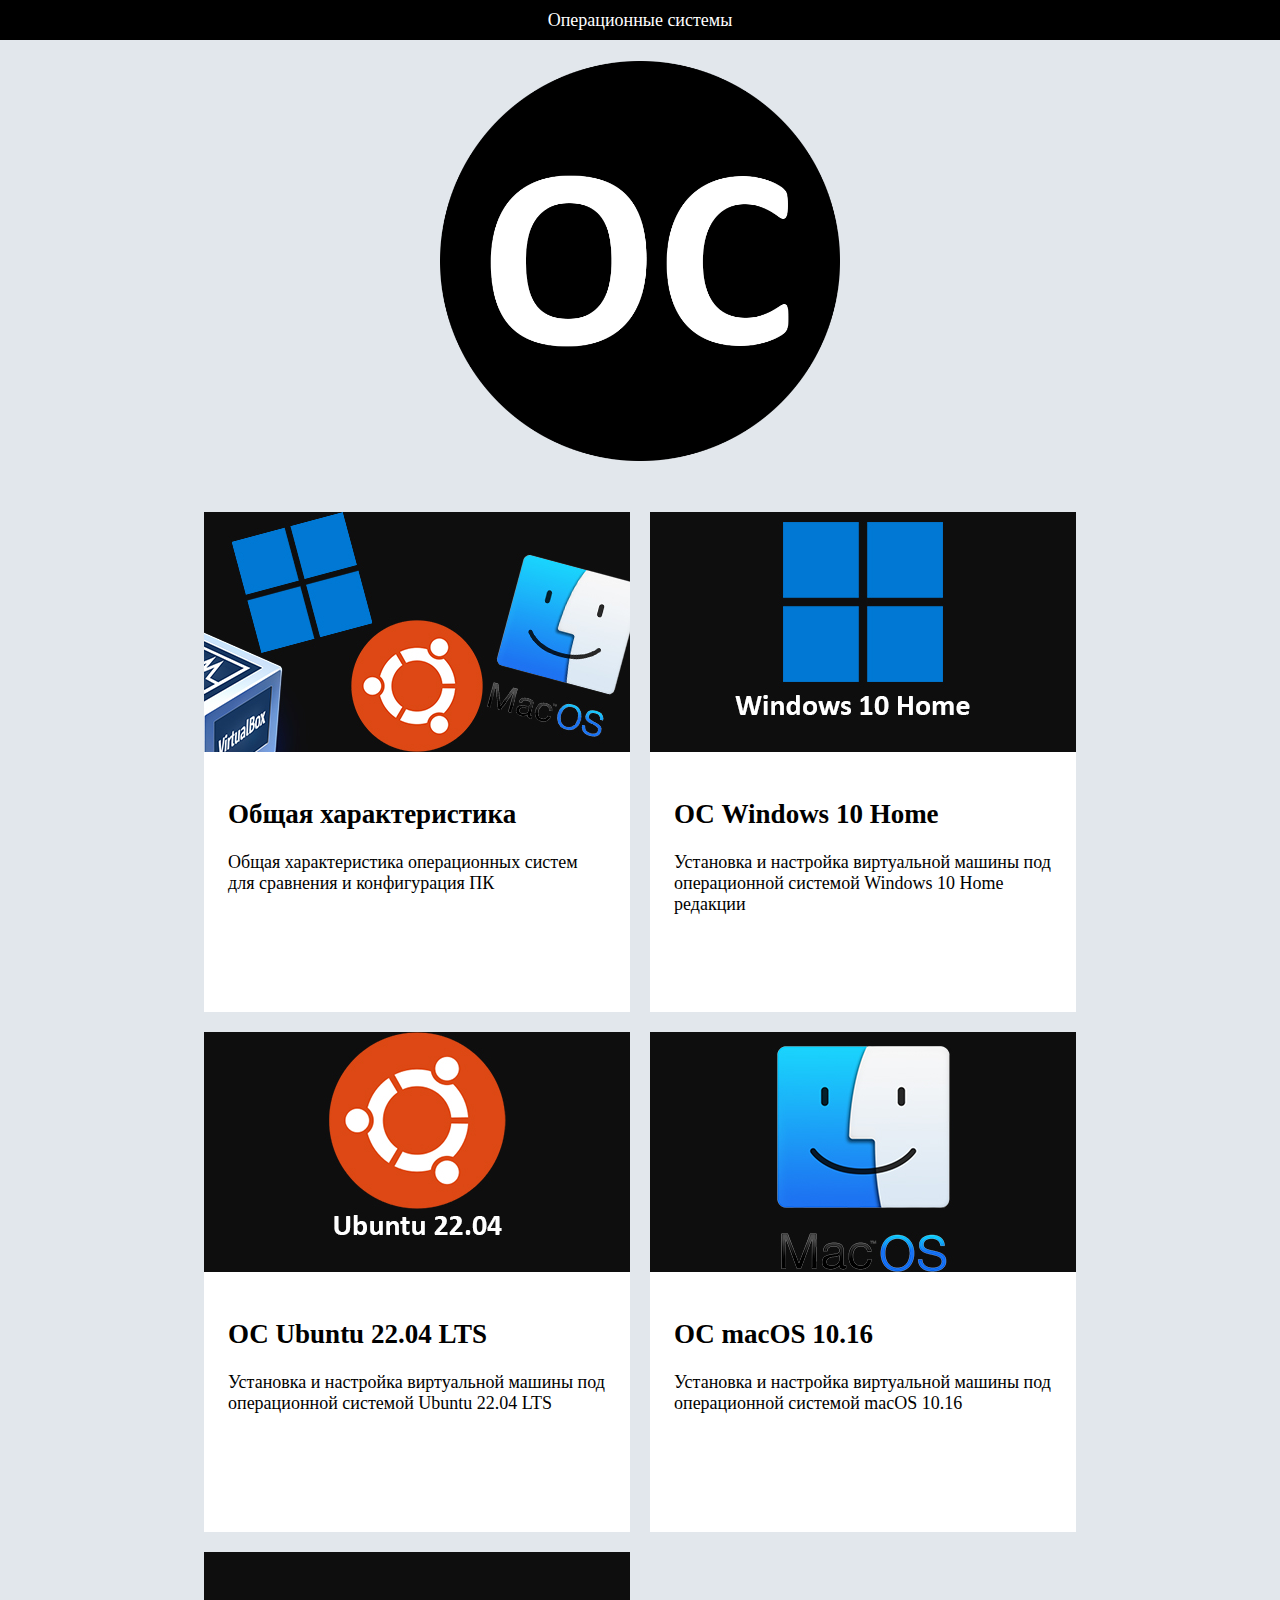
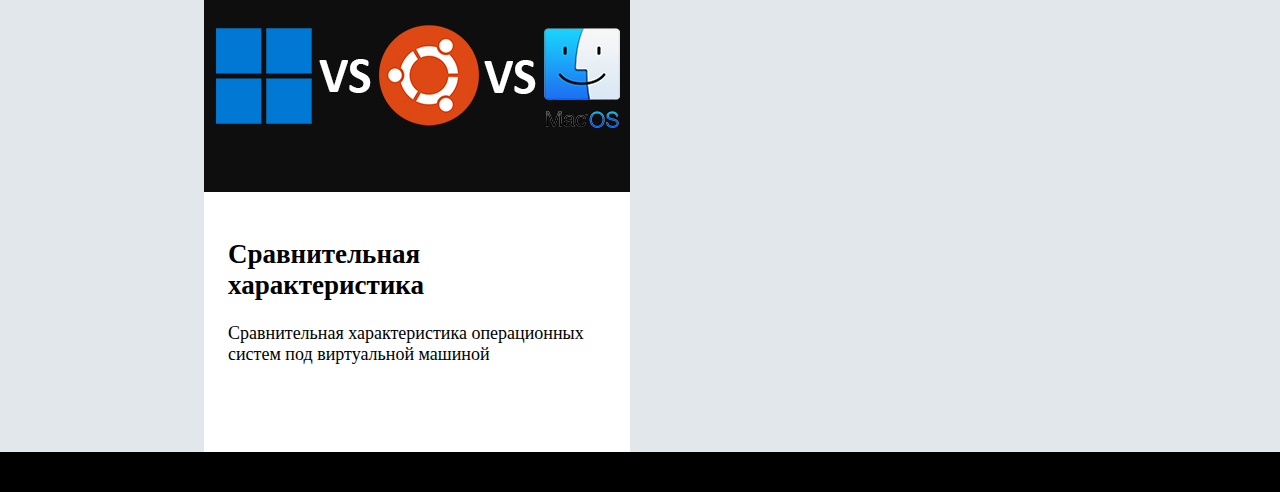
==== index.html @ c9db9e35 "Initial commit" ====
<html>
  <head>
    <meta charset="utf-8">
    <meta name='viewport' content='width=device-width,initial-scale=1'/>
    <meta content='true' name='HandheldFriendly'/>
    <meta content='width' name='MobileOptimized'/>
    <meta content='yes' name='apple-mobile-web-app-capable'/>
    <link rel="shortcut icon" href="img/icon/icon.png">
    <link rel="stylesheet" href="style.css">
    <title>Операционные системы</title>
  </head>
  <body>
    <font face = "Consolas">
    <div class="main">
    <div class="panel">
      <font size = 4><font color = #FFFFFF> <center> <a href="index.html">Операционные системы</a></center>
  </div>
  </div>
  </body>
  <br>
  <center><img src="img/icon/icon.png" height="400" width="400"></center> </a></div>
<center><div class="wf"> <div class ="s"
 <font color = #FFFFFF> </font>
  </center>
</div>
<div class="cube">
 <div class="fcube">
  <a href="info.html">
  <img src="img/info.jpg" alt="photo">
  <div class = "itemtext">
    <h2 class = "texthead">
      Общая характеристика
    </h2>
  <p class = "texts">Общая характеристика операционных систем для сравнения и конфигурация ПК </p>
</div>
</a>
</div>
   <div class="fcube">
    <a href="windows.html">
    <img src="img/Windows 10 Home.jpg" alt="photo">
    <div class = "itemtext">
      <h2 class = "texthead">
      ОС Windows 10 Home
      </h2>
    <p class = "texts"> Установка и настройка виртуальной машины под операционной системой Windows 10 Home редакции</p>
  </div>
  </a>
  </div>   
     <div class="fcube">
      <a href="ubuntu.html">
<img src="img/Ubuntu.jpg" alt="photo">
      <div class = "itemtext">
        <h2 class = "texthead">
        ОС Ubuntu 22.04 LTS
        </h2>
      <p class = "texts"> Установка и настройка виртуальной машины под операционной системой Ubuntu 22.04 LTS</p>
    </div>
    </a>
    </div>
       <div class="fcube">
        <a href="macos.html">
        <img src="img/MacOS.jpg" alt="photo">
        <div class = "itemtext">
          <h2 class = "texthead">
          ОС macOS 10.16
          </h2>
        <p class = "texts"> Установка и настройка виртуальной машины под операционной системой macOS 10.16</p>
      </div>
      </a>
      </div>
      <div class="fcube">
        <a href="vs.html">
        <img src="img/vs.jpg" alt="photo">
        <div class = "itemtext">
          <h2 class = "texthead">
          Сравнительная характеристика
          </h2>
        <p class = "texts"> Сравнительная характеристика операционных систем под виртуальной машиной</p>
      </div>
      </a>
      </div>
       </div>
       </div>
 <div class="main">
  <div class="panel">
  </div>
</div>
</font>
</body>
</html>
---- style.css ----
body {
    background: #e2e7ec;;
    margin: 0;
    justify-content: center;
  }
A {
    text-decoration: none; 
    color:#FFFFFF
   } 
.main {
    display: grid;
    margin: 0 auto;
    height: 40px;
    background: #000000;
}
.cube {
    margin: 2% 8%;
    display: grid;
    grid-template-columns: repeat(auto-fit, 426px);
    grid-gap: 20px;
    margin: 0 auto;
    justify-content: center;

}
.fcube {
    height: 500px;
    width: 426px;
    background: #FFFFFF;
    margin: 0 0;
}
.panel {
    height: 40px;
    background: #000000;
    line-height: 40px;
    margin: 0 auto;
}
.wf {
    display: grid;
}
.s {
    margin: 2% 30%;
    background: #000000;
}

.shtml {
    display: grid;
    margin: 1% 15%;
    border-left: solid black 5px;
    border-right: solid black 5px;
    justify-content: center;
 
   background: #000000;
}
.itemtext {
    padding: 24px;
}
.texts {
   color: #000000;
}
.texthead {
    color: #000000;
}
@media (max-width: 1023px) {
    body {
        padding: 0;
    }
}
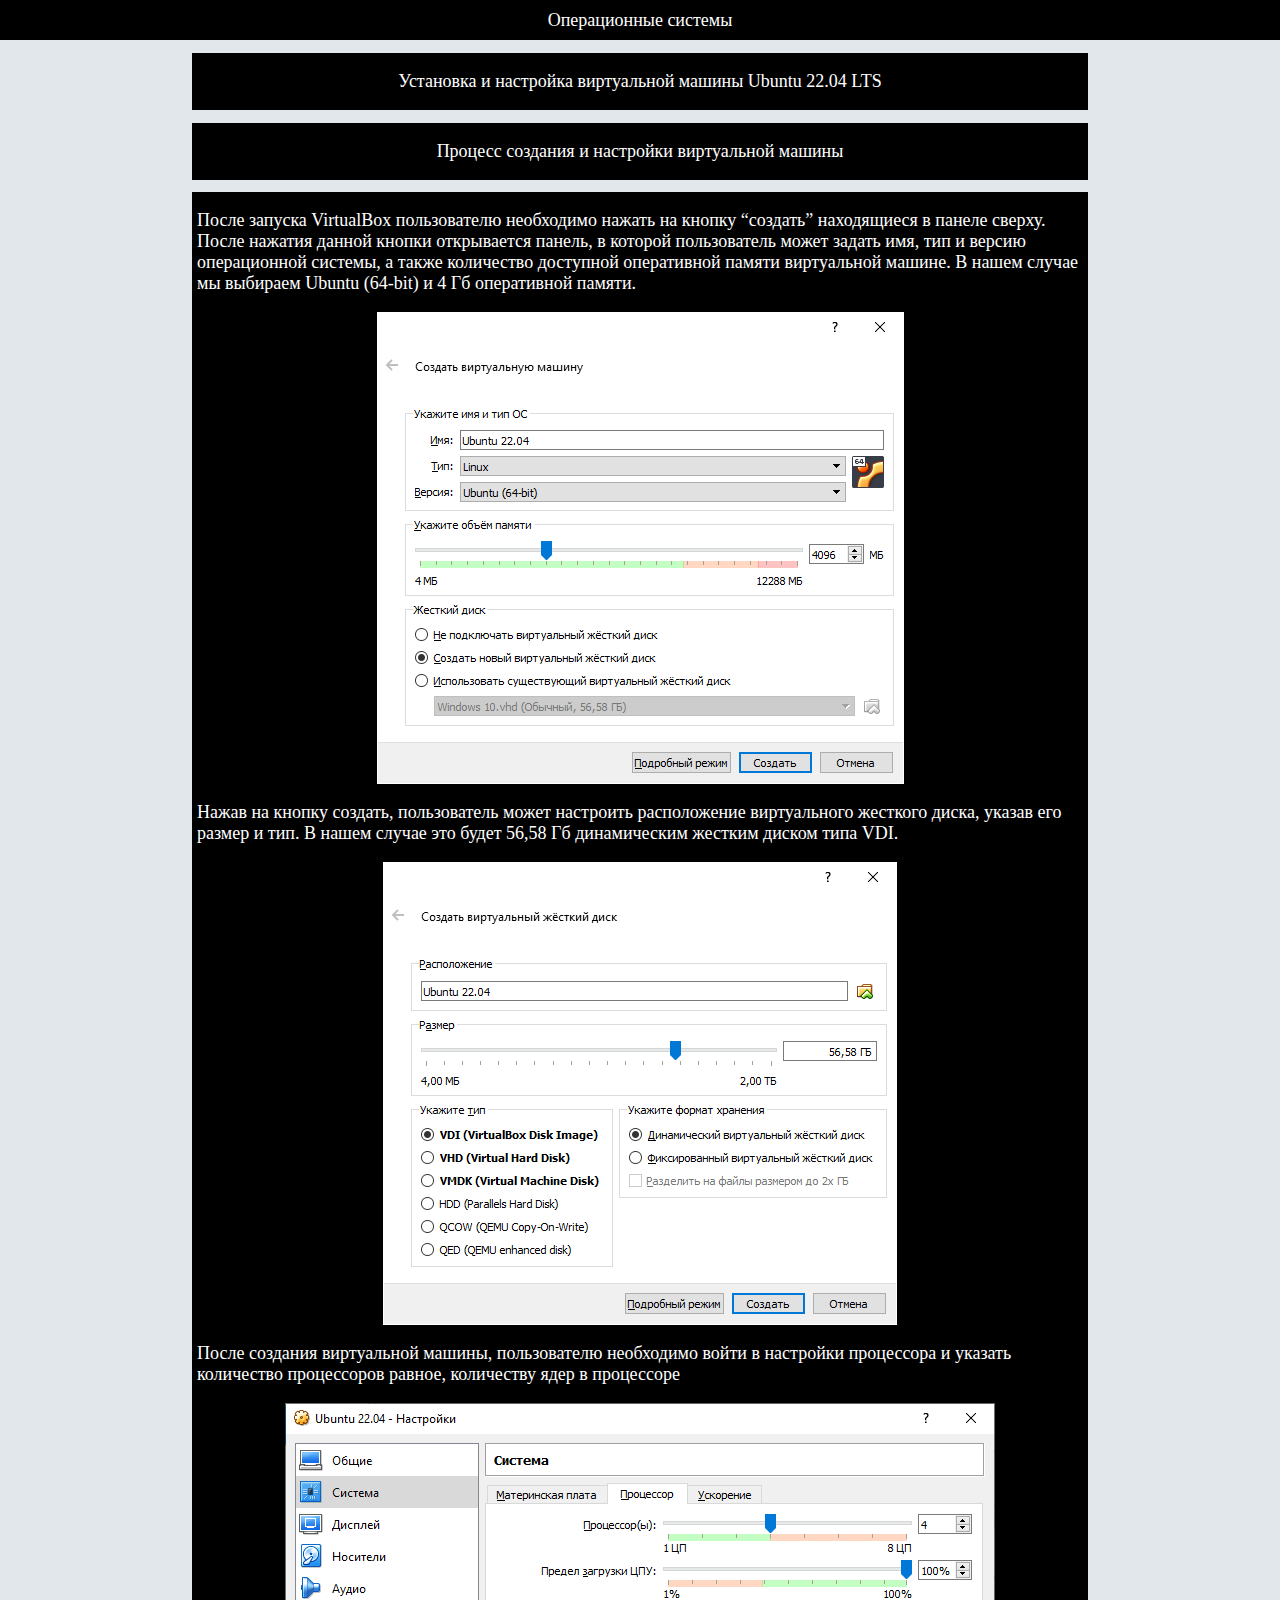
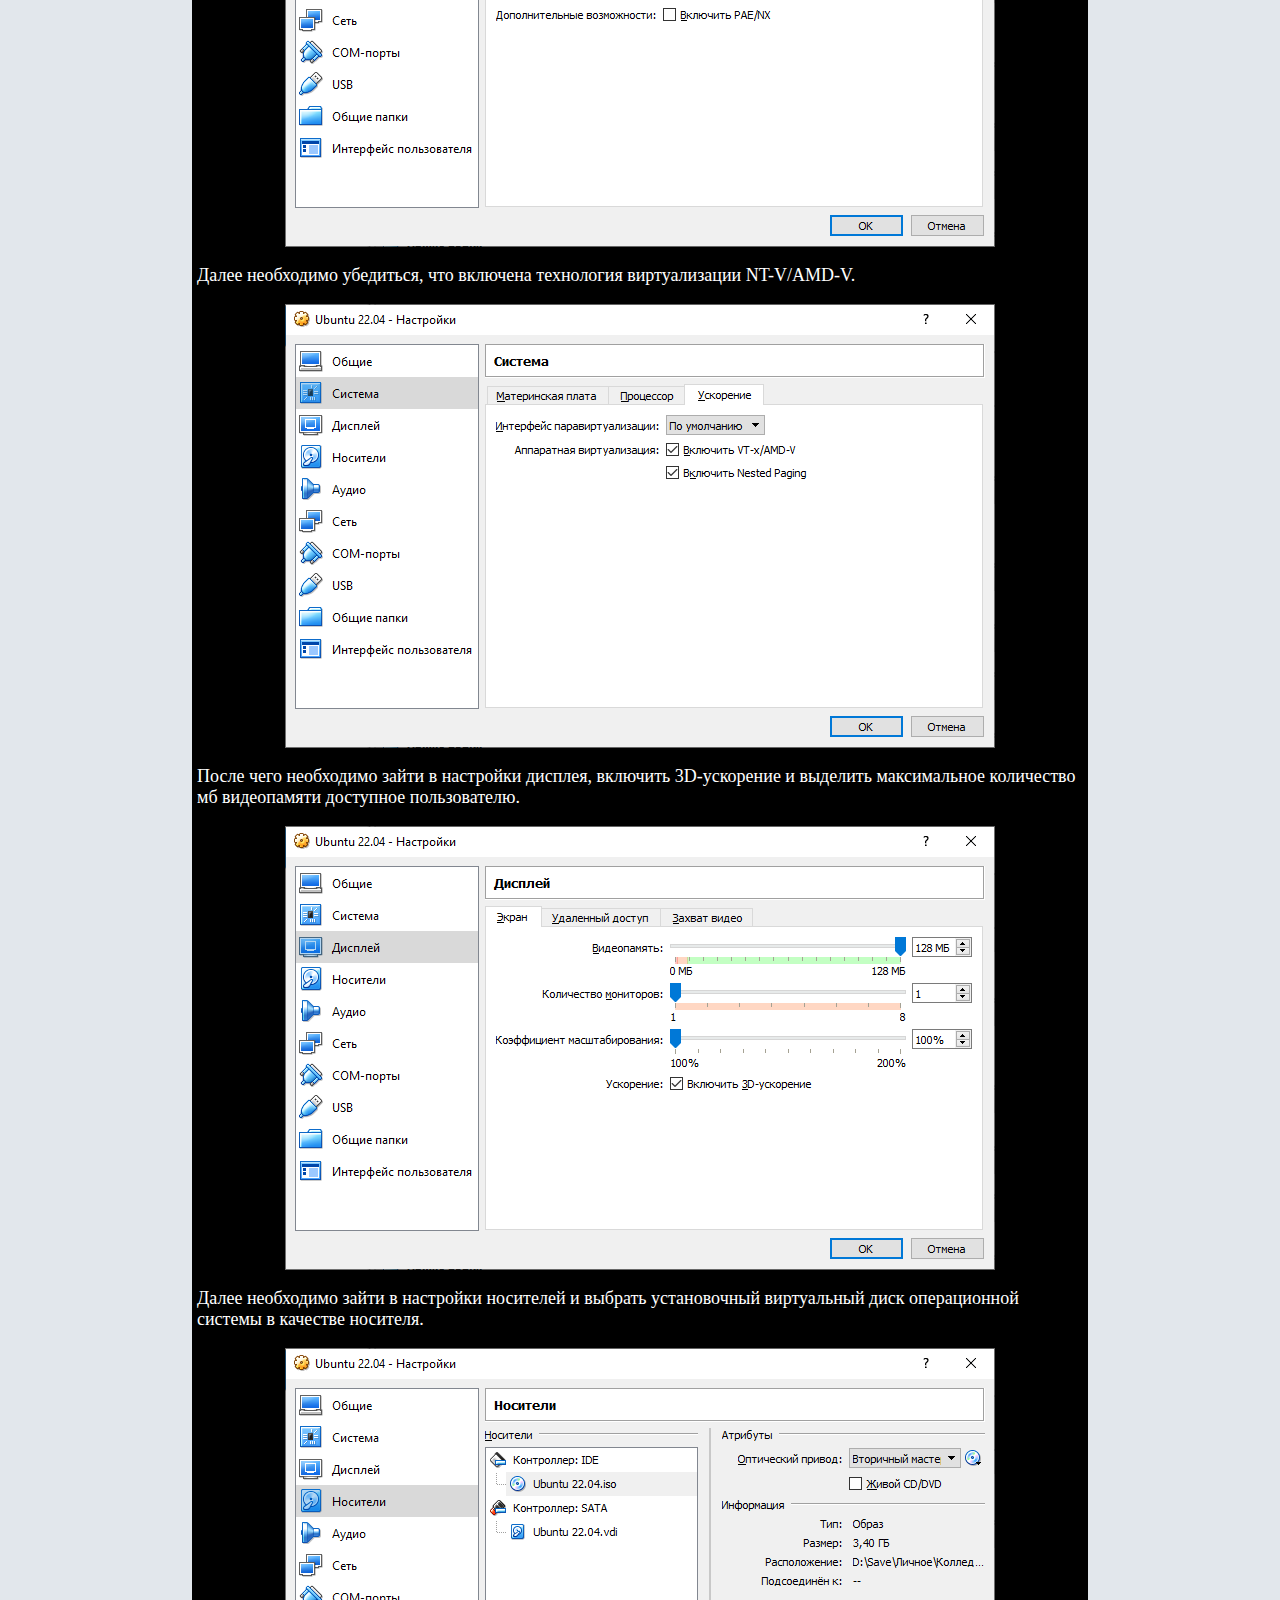
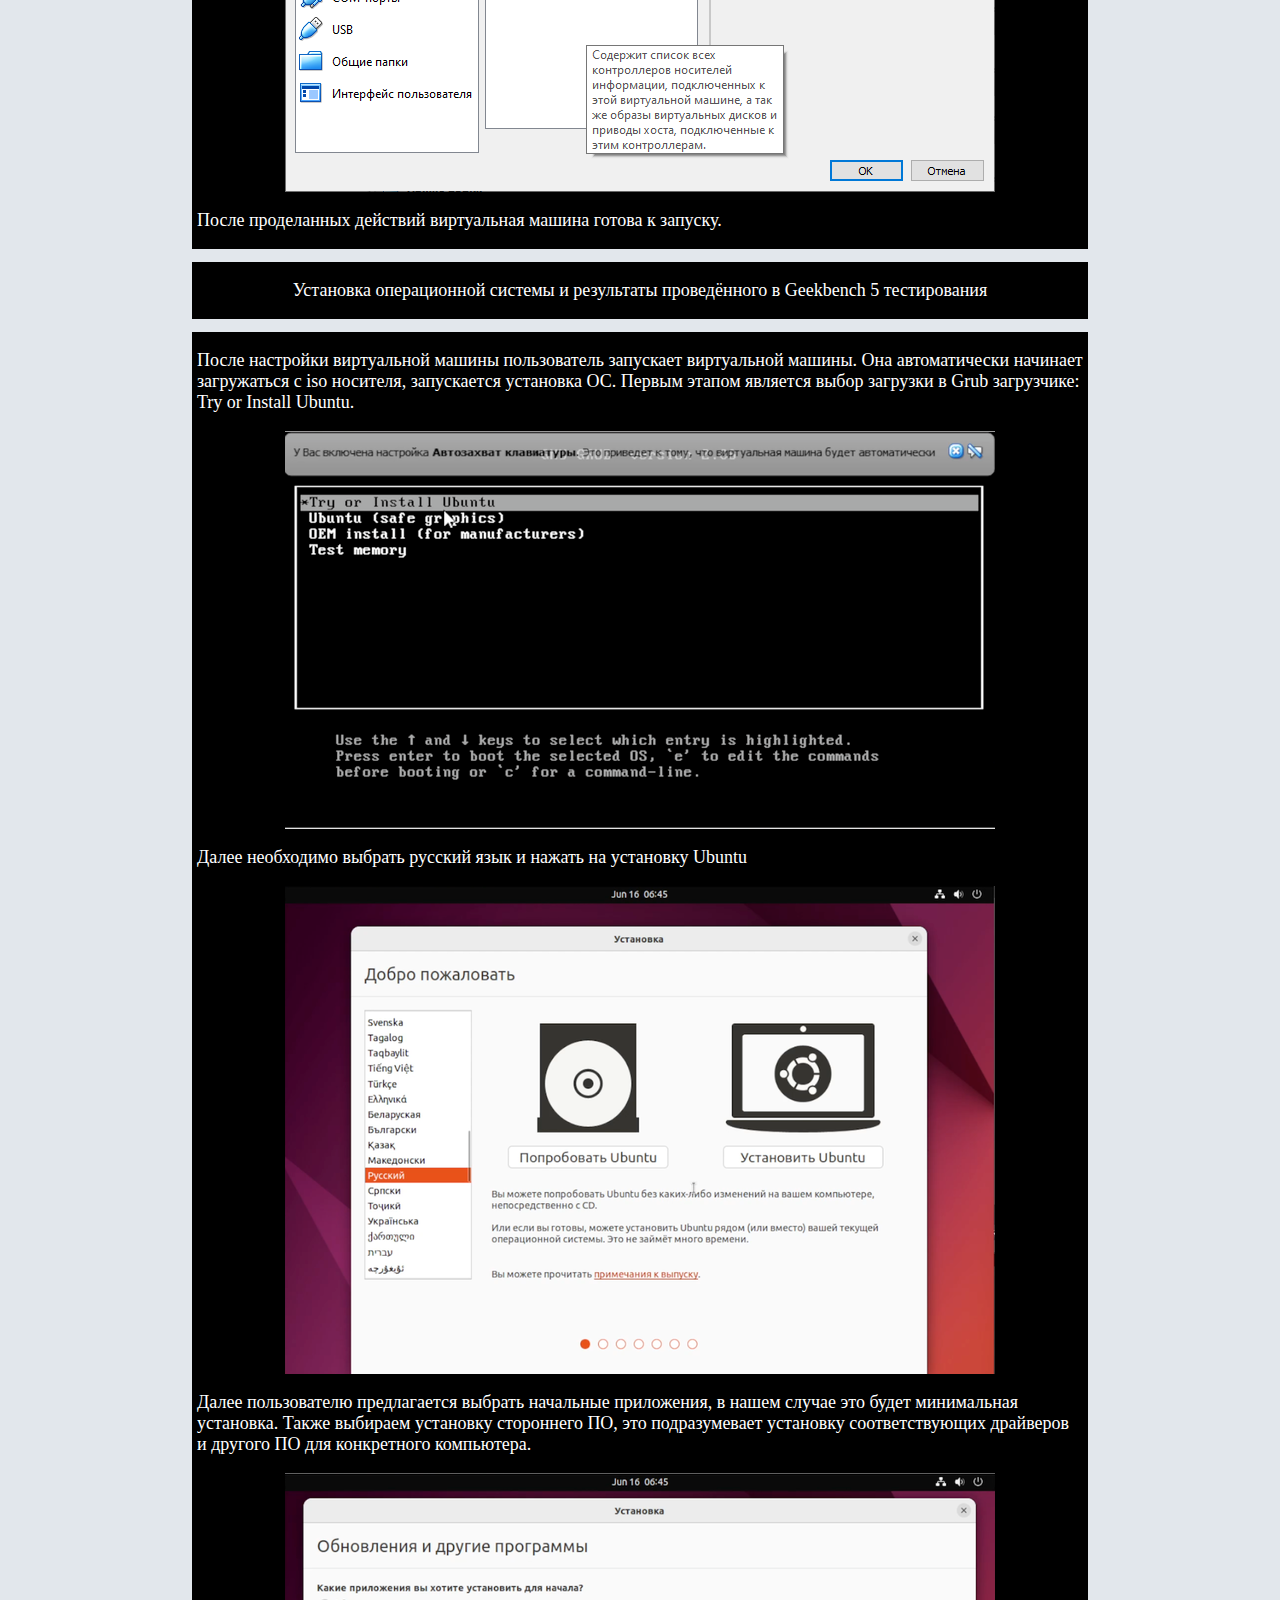
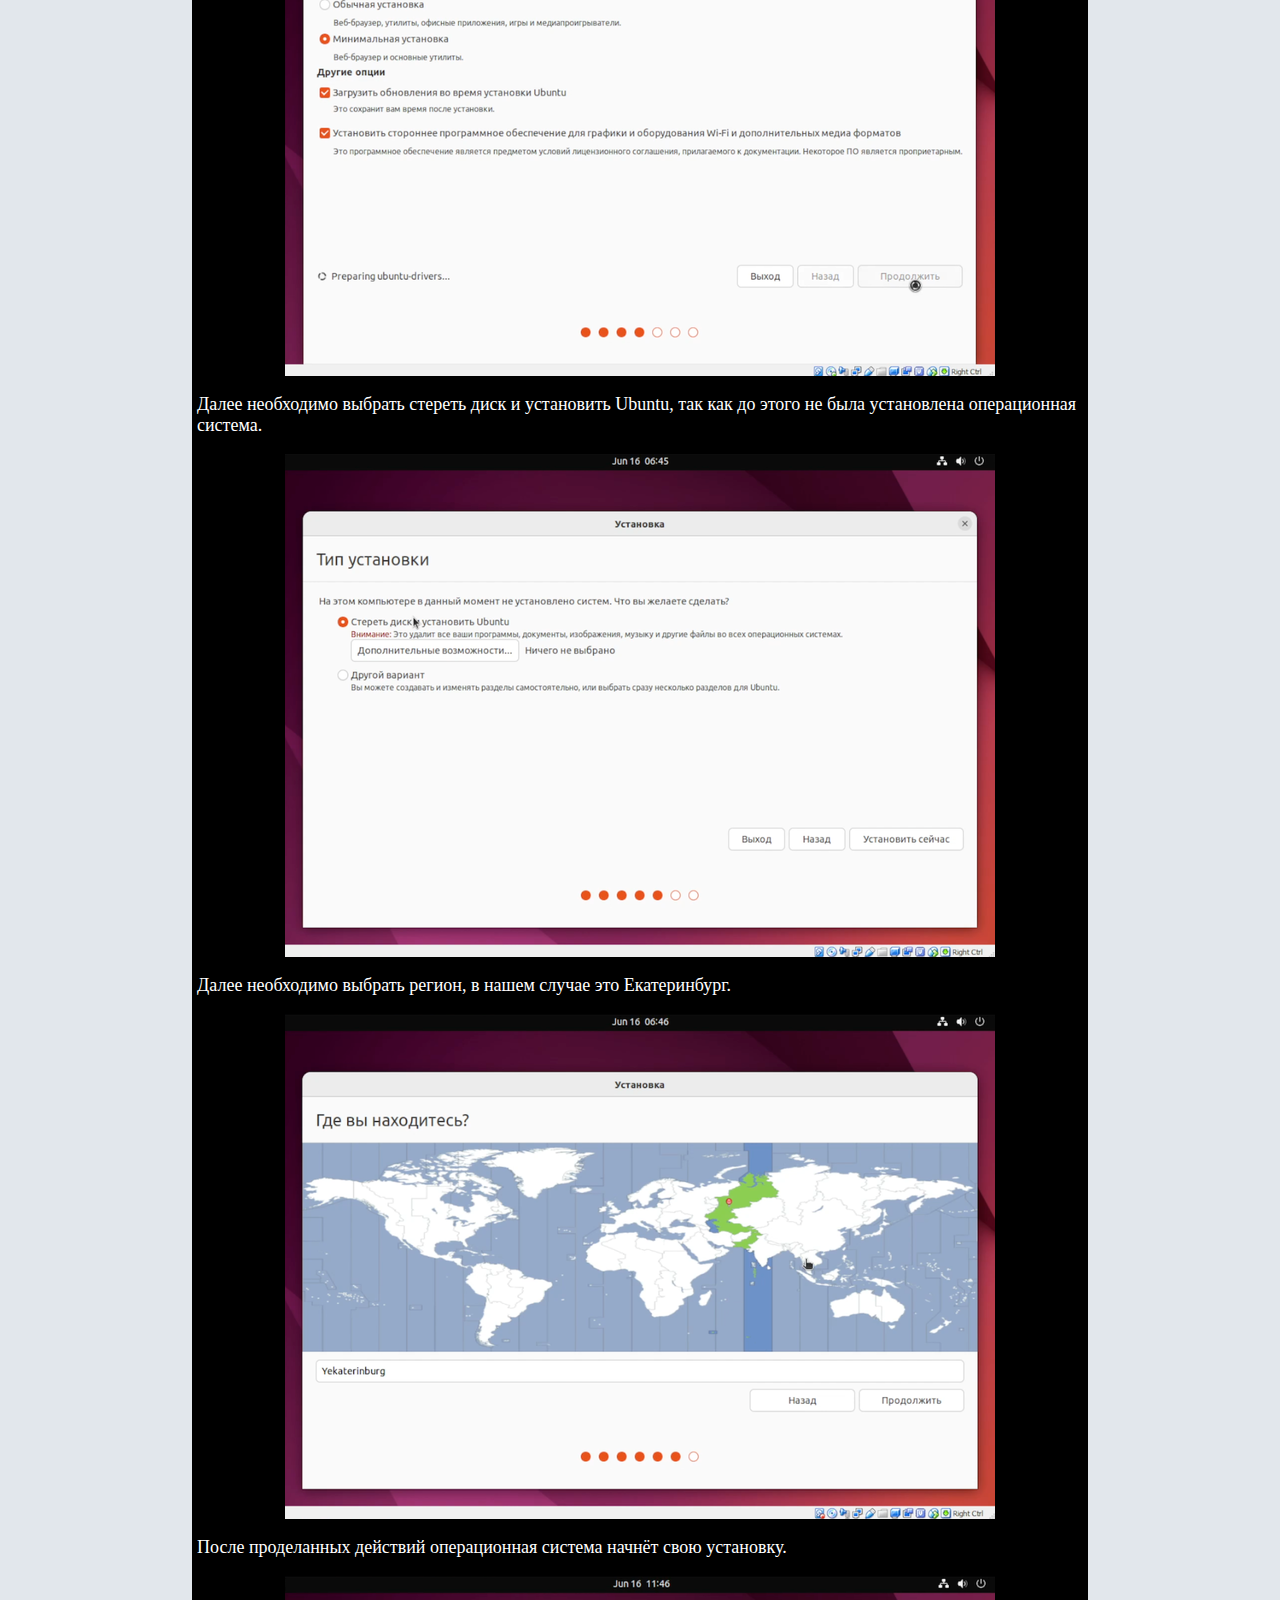
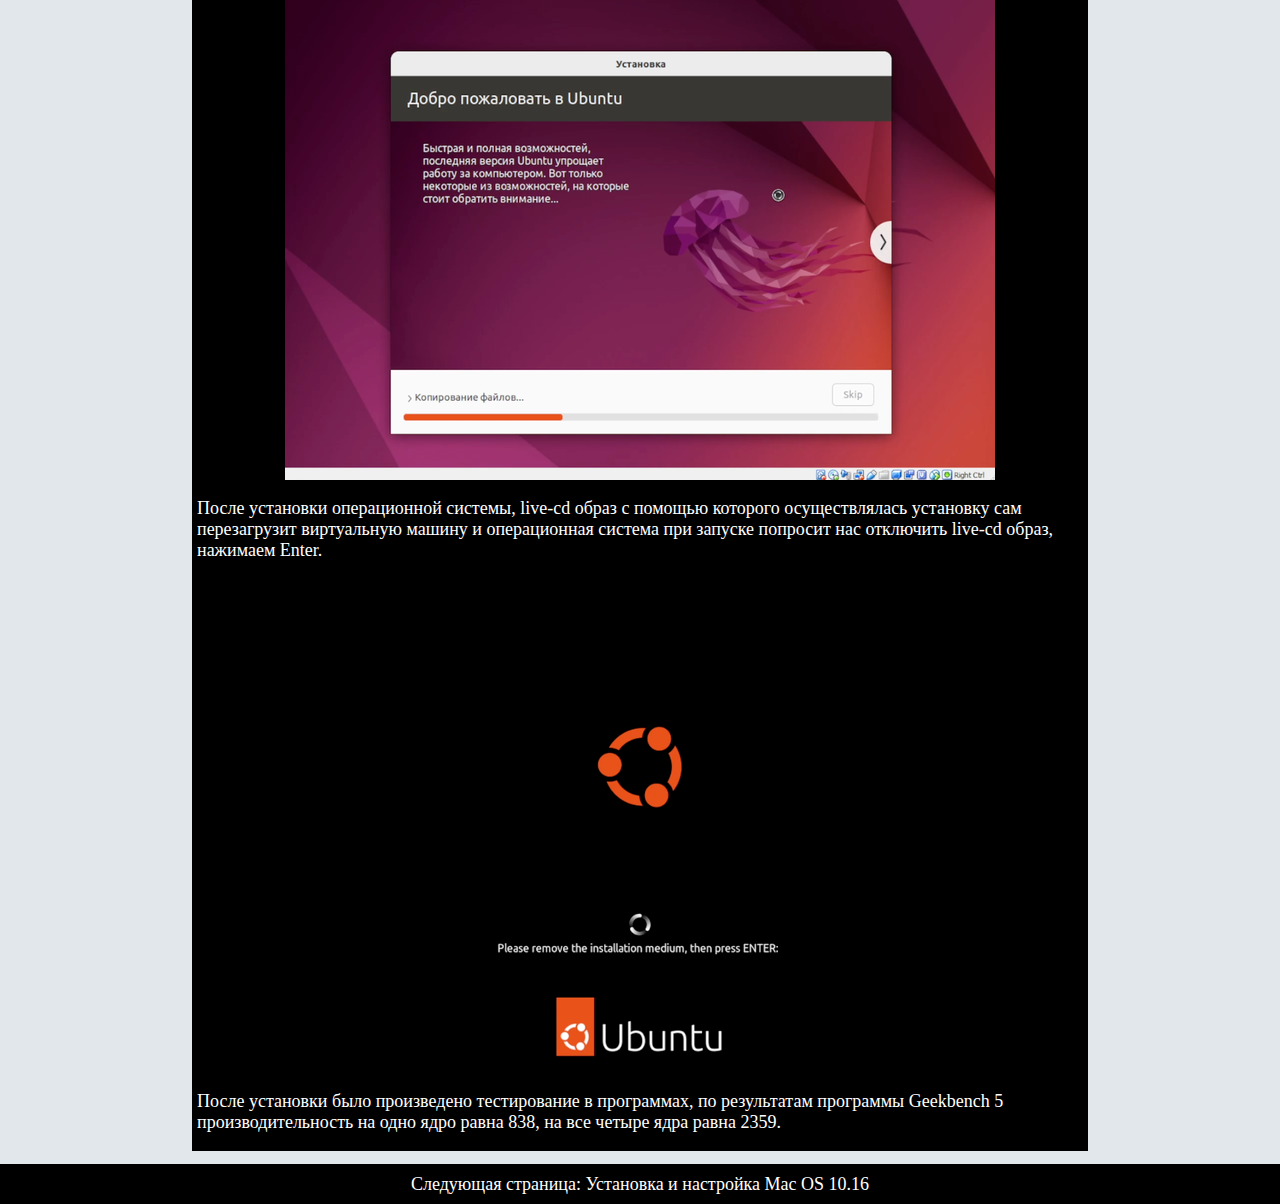
==== commit cfd9c580: "Update" ====
--- a/index.html
+++ b/index.html
@@ -7,85 +7,79 @@
     <meta content='yes' name='apple-mobile-web-app-capable'/>
     <link rel="shortcut icon" href="img/icon/icon.png">
     <link rel="stylesheet" href="style.css">
-    <title>Операционные системы</title>
+    <title>30 причин для любви Дашеньки</title>
   </head>
   <body>
     <font face = "Consolas">
     <div class="main">
     <div class="panel">
-      <font size = 4><font color = #FFFFFF> <center> <a href="index.html">Операционные системы</a></center>
+      <font size = 4><font color = #FFFFFF> <center> <a href="index.html">Операционные системы</a>
   </div>
   </div>
-  </body>
-  <br>
-  <center><img src="img/icon/icon.png" height="400" width="400"></center> </a></div>
-<center><div class="wf"> <div class ="s"
- <font color = #FFFFFF> </font>
-  </center>
-</div>
-<div class="cube">
- <div class="fcube">
-  <a href="info.html">
-  <img src="img/info.jpg" alt="photo">
-  <div class = "itemtext">
-    <h2 class = "texthead">
-      Общая характеристика
-    </h2>
-  <p class = "texts">Общая характеристика операционных систем для сравнения и конфигурация ПК </p>
-</div>
-</a>
-</div>
-   <div class="fcube">
-    <a href="windows.html">
-    <img src="img/Windows 10 Home.jpg" alt="photo">
-    <div class = "itemtext">
-      <h2 class = "texthead">
-      ОС Windows 10 Home
-      </h2>
-    <p class = "texts"> Установка и настройка виртуальной машины под операционной системой Windows 10 Home редакции</p>
+      <center><div class="wfhtml"> <div class ="shtml">
+        <font color = #FFFFFF><p align ="justify">
+          <font size = 4> <center> Установка и настройка виртуальной машины Ubuntu 22.04 LTS </center> </font>
+      </p>
+        </font>
+         </center></div>
+    </div>
+    <font color = #FFFFFF> 
+      <center> <div class ="shtml">
+        <font color = #FFFFFF><p align ="justify">
+         <center> Процесс создания и настройки виртуальной машины </center>
+      </p>
+    </div>
+      <font color = #FFFFFF> 
+        <div class ="shtml">
+          <font color = #FFFFFF><p align ="justify">
+            <p align ="left">После запуска VirtualBox пользователю необходимо нажать на кнопку “создать” находящиеся в панеле сверху. После нажатия данной кнопки открывается панель, в которой пользователь может задать имя, тип и версию операционной системы, а также количество доступной оперативной памяти виртуальной машине. В нашем случае мы выбираем Ubuntu (64-bit) и 4 Гб оперативной памяти.
+            <center><img src="img/ubuntu/1.png" alt="Окно создания"></center>  
+            <p align ="left">Нажав на кнопку создать, пользователь может настроить расположение виртуального жесткого диска, указав его размер и тип. В нашем случае это будет 56,58 Гб динамическим жестким диском типа VDI.</p>
+            <center><img src="img/ubuntu/2.png" alt="Окно создания 2"></center> 
+            <p align ="left">После создания виртуальной машины, пользователю необходимо войти в настройки процессора и указать количество процессоров равное, количеству ядер в процессоре</p>
+            <center><img src="img/ubuntu/3.png" alt="Окно настройки процессора"></center> 
+            <p align ="left">Далее необходимо убедиться, что включена технология виртуализации NT-V/AMD-V. </p>
+            <center><img src="img/ubuntu/4.png" alt="Окно настройки процессора 2"></center>
+            <p align ="left">После чего необходимо зайти в настройки дисплея, включить 3D-ускорение и выделить максимальное количество мб видеопамяти доступное пользователю.</p> 
+            <center><img src="img/ubuntu/5.png" alt="Окно настройки дисплея"></center> 
+            <p align ="left">Далее необходимо зайти в настройки носителей и выбрать установочный виртуальный диск операционной системы в качестве носителя.</p>
+            <center><img src="img/ubuntu/6.png" alt="Окно настройки носителей"></center> 
+            <p align ="left">После проделанных действий виртуальная машина готова к запуску.</p>
+            </p>
+          </font>
+           </div>
+           <font color = #FFFFFF> 
+            <center> <div class ="shtml">
+              <font color = #FFFFFF><p align ="justify">
+               <center>Установка операционной системы и результаты проведённого в Geekbench 5 тестирования</center>
+            </p>
+          </div>
+           <div class ="shtml">
+            <font color = #FFFFFF><p align ="justify">
+              <p align ="left"> После настройки виртуальной машины пользователь запускает виртуальной машины. Она автоматически начинает загружаться с iso носителя, запускается установка ОС. Первым этапом является выбор загрузки в Grub загрузчике: Try or Install Ubuntu.
+              <center><img src="img/ubuntu/install/1.png" alt=""></center>  
+              <p align ="left"> Далее необходимо выбрать русский язык и нажать на установку Ubuntu</p>
+              <center><img src="img/ubuntu/install/2.png" alt=""></center>  
+              <p align ="left"> Далее пользователю предлагается выбрать начальные приложения, в нашем случае это будет минимальная установка. Также выбираем установку стороннего ПО, это подразумевает установку соответствующих драйверов и другого ПО для конкретного компьютера.</p>
+              <center><img src="img/ubuntu/install/3.png" alt=""></center>  
+              <p align ="left">Далее необходимо выбрать стереть диск и установить Ubuntu, так как до этого не была установлена операционная система.</p>
+              <center><img src="img/ubuntu/install/4.png" alt=""></center>  
+              <p align ="left">Далее необходимо выбрать регион, в нашем случае это Екатеринбург.</p>
+              <center><img src="img/ubuntu/install/5.png" alt=""></center>  
+              <p align ="left">После проделанных действий операционная система начнёт свою установку.</p>
+              <center><img src="img/ubuntu/install/6.png" alt=""></center>  
+              <p align ="left">После установки операционной системы, live-cd образ с помощью которого осуществлялась установку сам перезагрузит виртуальную машину и операционная система при запуске попросит нас отключить live-cd образ, нажимаем Enter.</p>
+              <center><img src="img/ubuntu/install/7.png" alt=""></center>  
+              <p align ="left">После установки было произведено тестирование в программах, по результатам программы Geekbench 5 производительность на одно ядро равна 838, на все четыре ядра равна 2359.
+              </p>
+          </p>
+        </p>
+          </font>
+           </div>
+  <div class="main">
+    <div class="panel">
+      <font size = 4><font color = #FFFFFF> <a href="macos.html">Следующая страница: Установка и настройка Mac OS 10.16</a>
+    </div>
   </div>
-  </a>
-  </div>   
-     <div class="fcube">
-      <a href="ubuntu.html">
-<img src="img/Ubuntu.jpg" alt="photo">
-      <div class = "itemtext">
-        <h2 class = "texthead">
-        ОС Ubuntu 22.04 LTS
-        </h2>
-      <p class = "texts"> Установка и настройка виртуальной машины под операционной системой Ubuntu 22.04 LTS</p>
-    </div>
-    </a>
-    </div>
-       <div class="fcube">
-        <a href="macos.html">
-        <img src="img/MacOS.jpg" alt="photo">
-        <div class = "itemtext">
-          <h2 class = "texthead">
-          ОС macOS 10.16
-          </h2>
-        <p class = "texts"> Установка и настройка виртуальной машины под операционной системой macOS 10.16</p>
-      </div>
-      </a>
-      </div>
-      <div class="fcube">
-        <a href="vs.html">
-        <img src="img/vs.jpg" alt="photo">
-        <div class = "itemtext">
-          <h2 class = "texthead">
-          Сравнительная характеристика
-          </h2>
-        <p class = "texts"> Сравнительная характеристика операционных систем под виртуальной машиной</p>
-      </div>
-      </a>
-      </div>
-       </div>
-       </div>
- <div class="main">
-  <div class="panel">
-  </div>
-</div>
-</font>
 </body>
 </html>
-
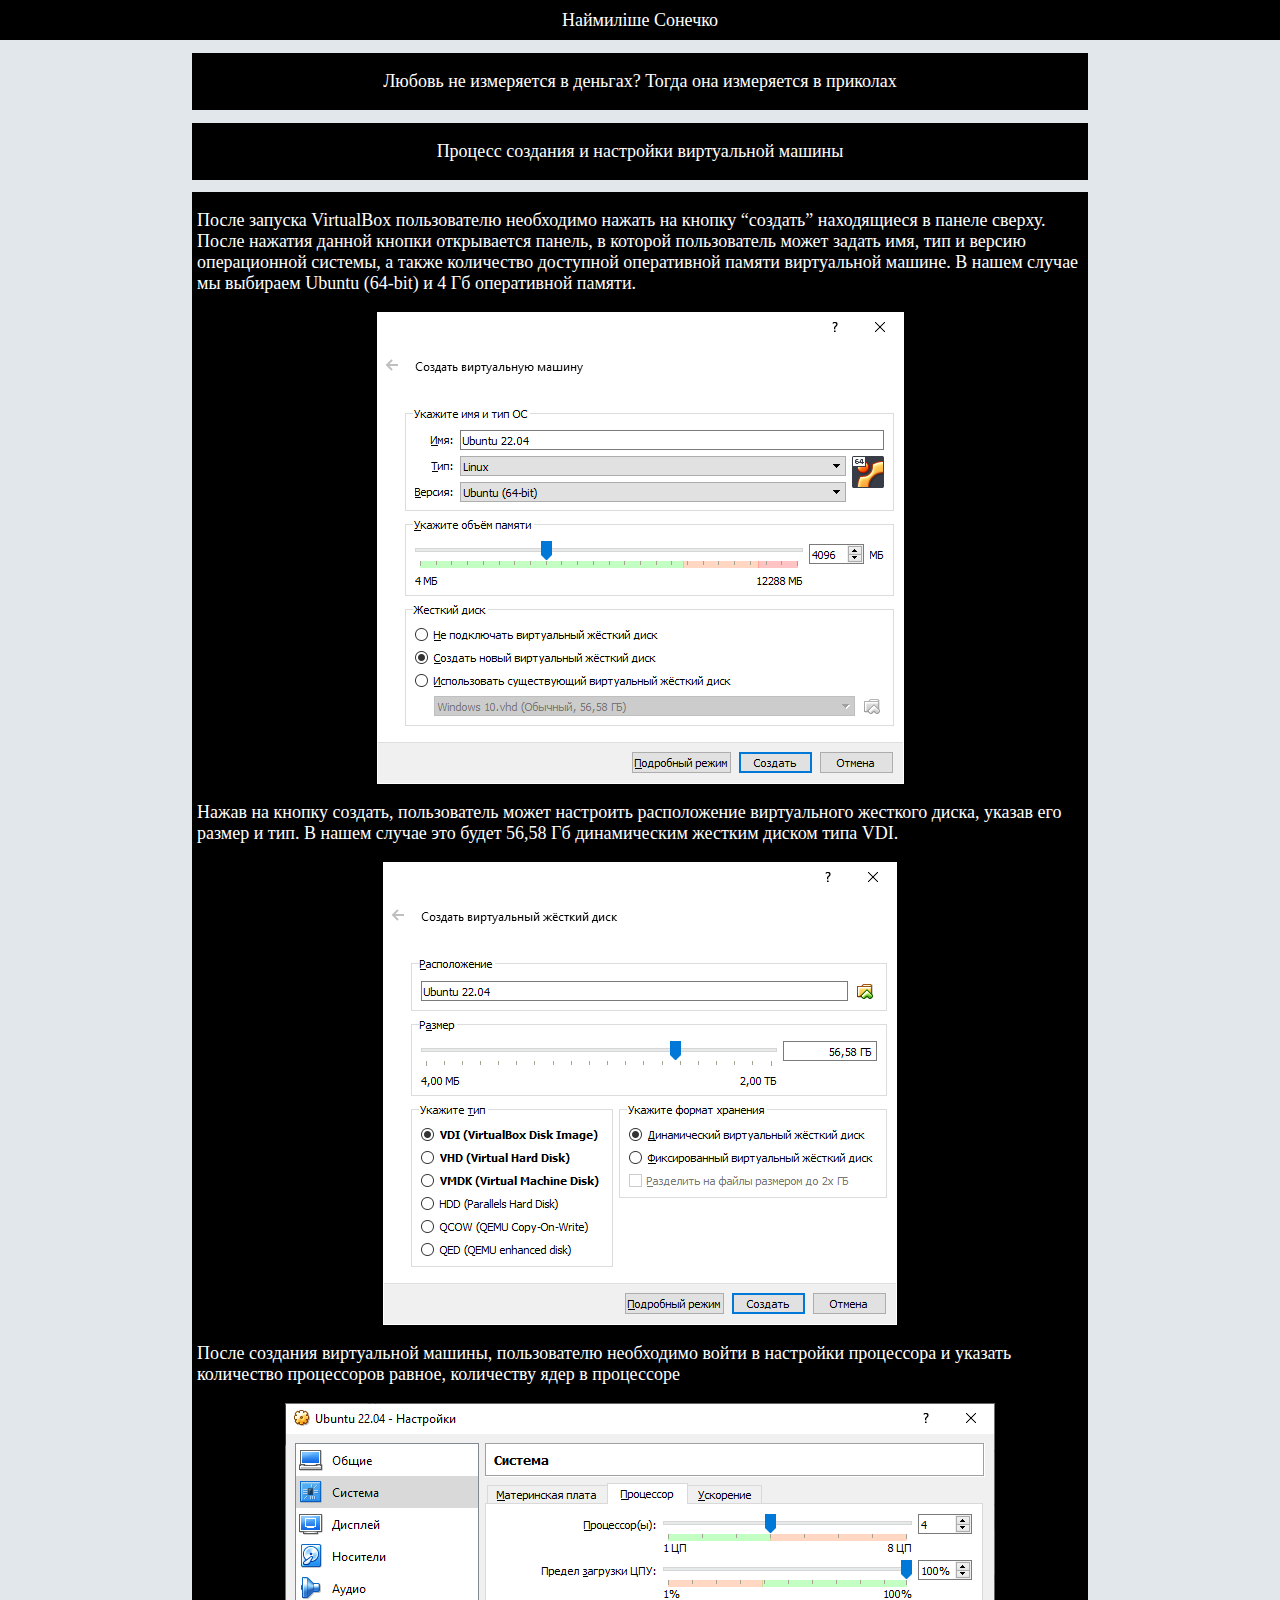
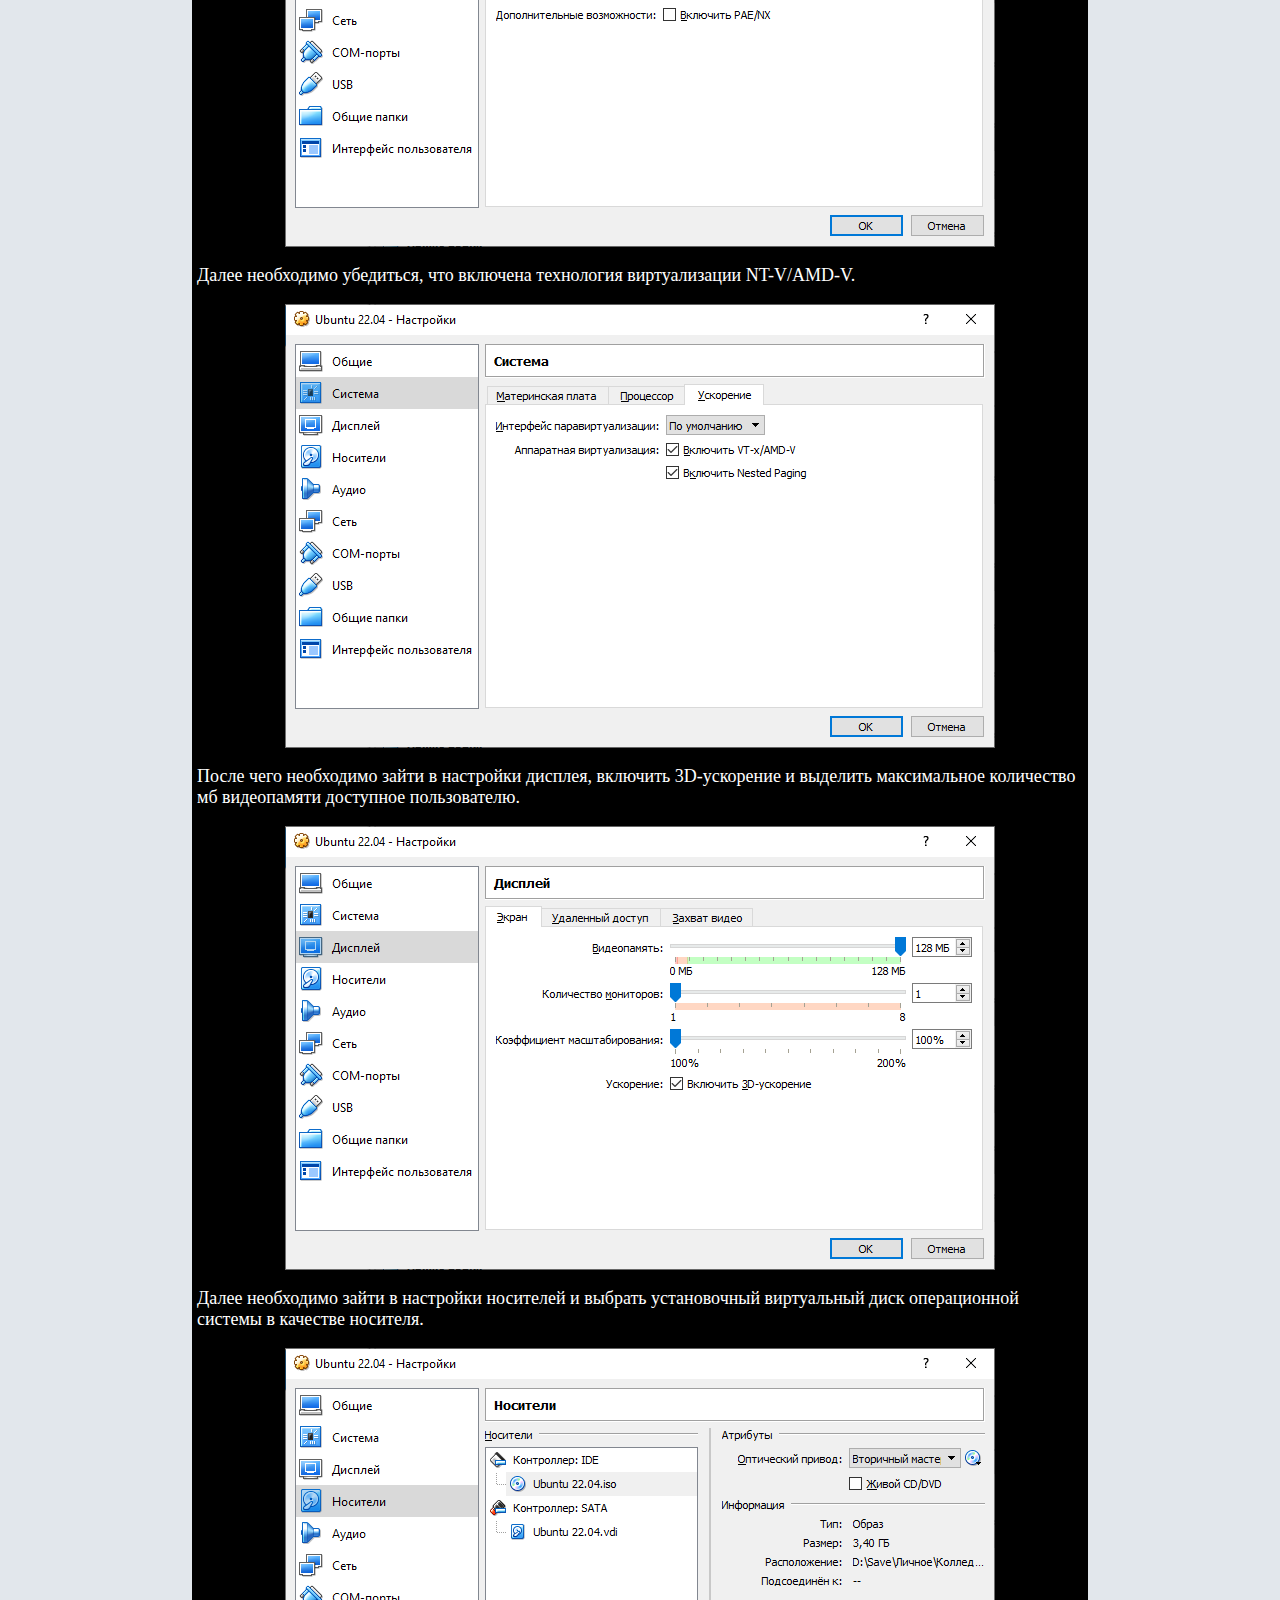
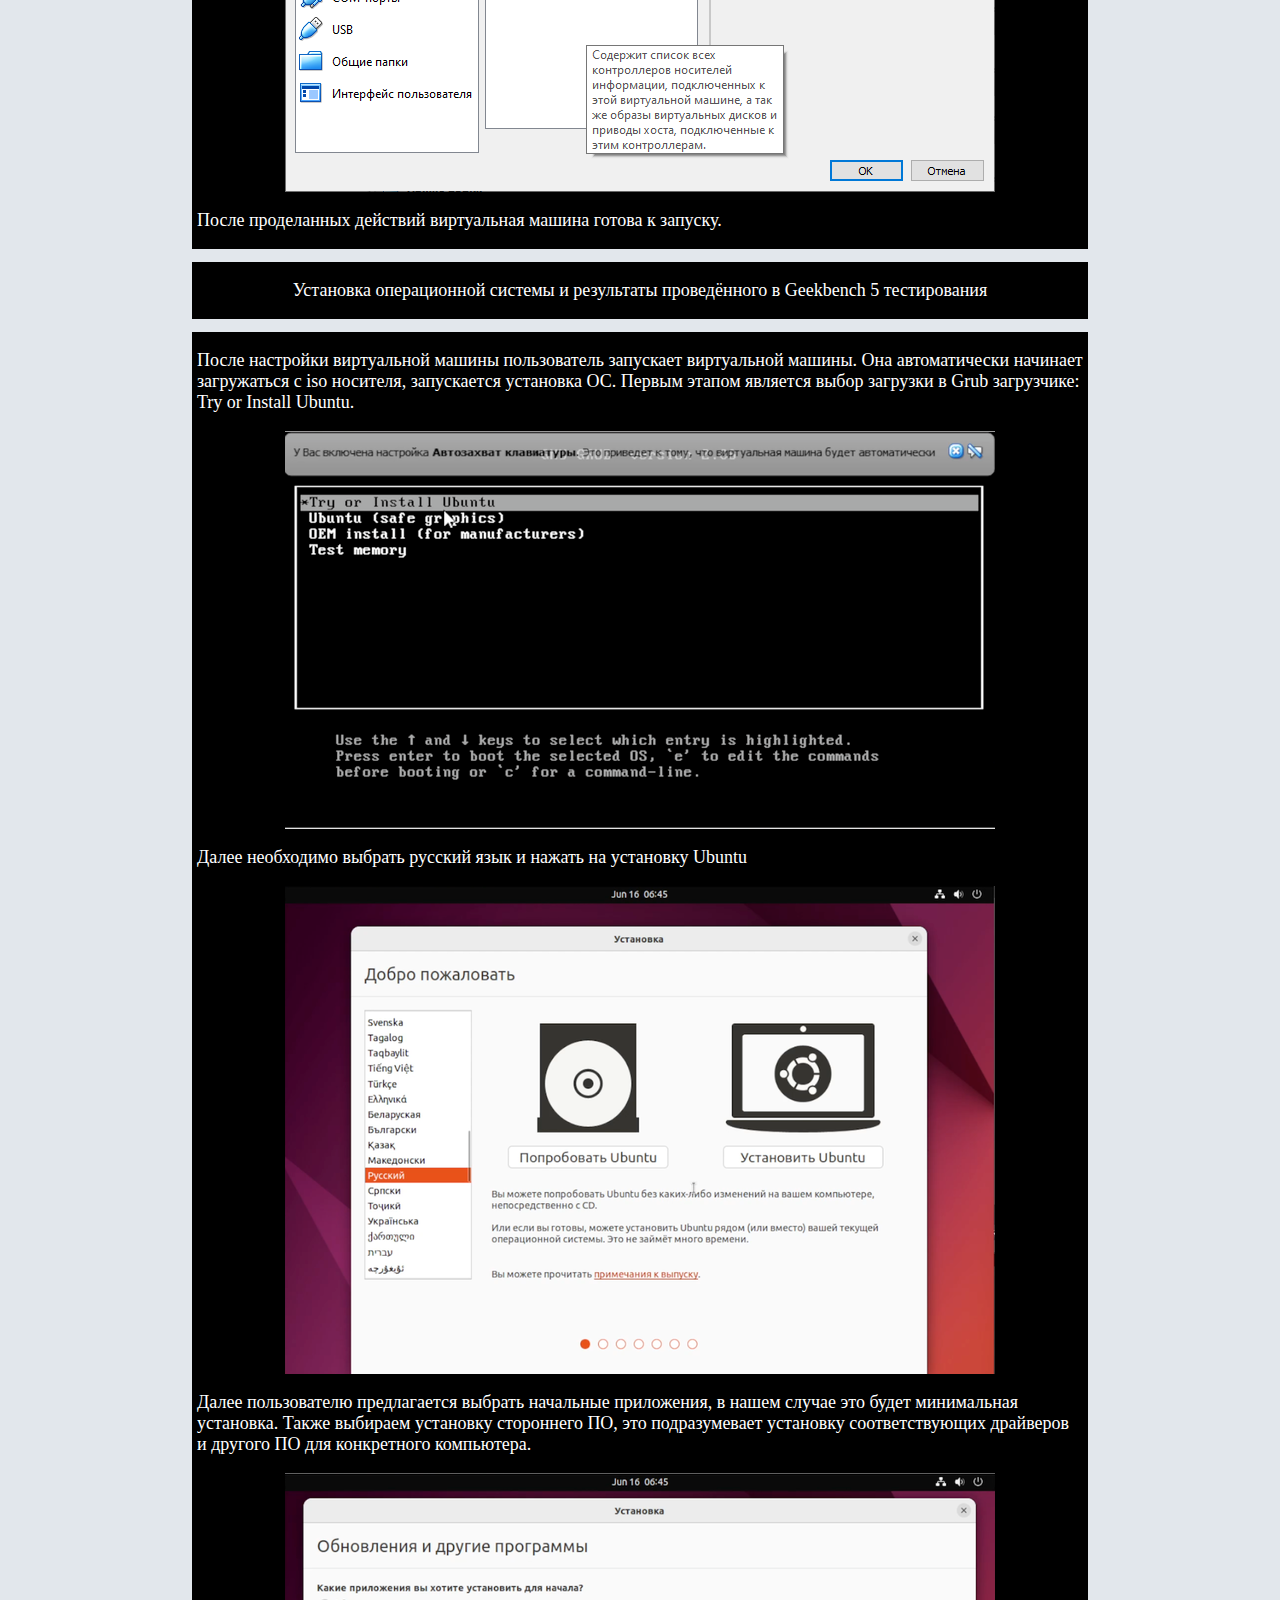
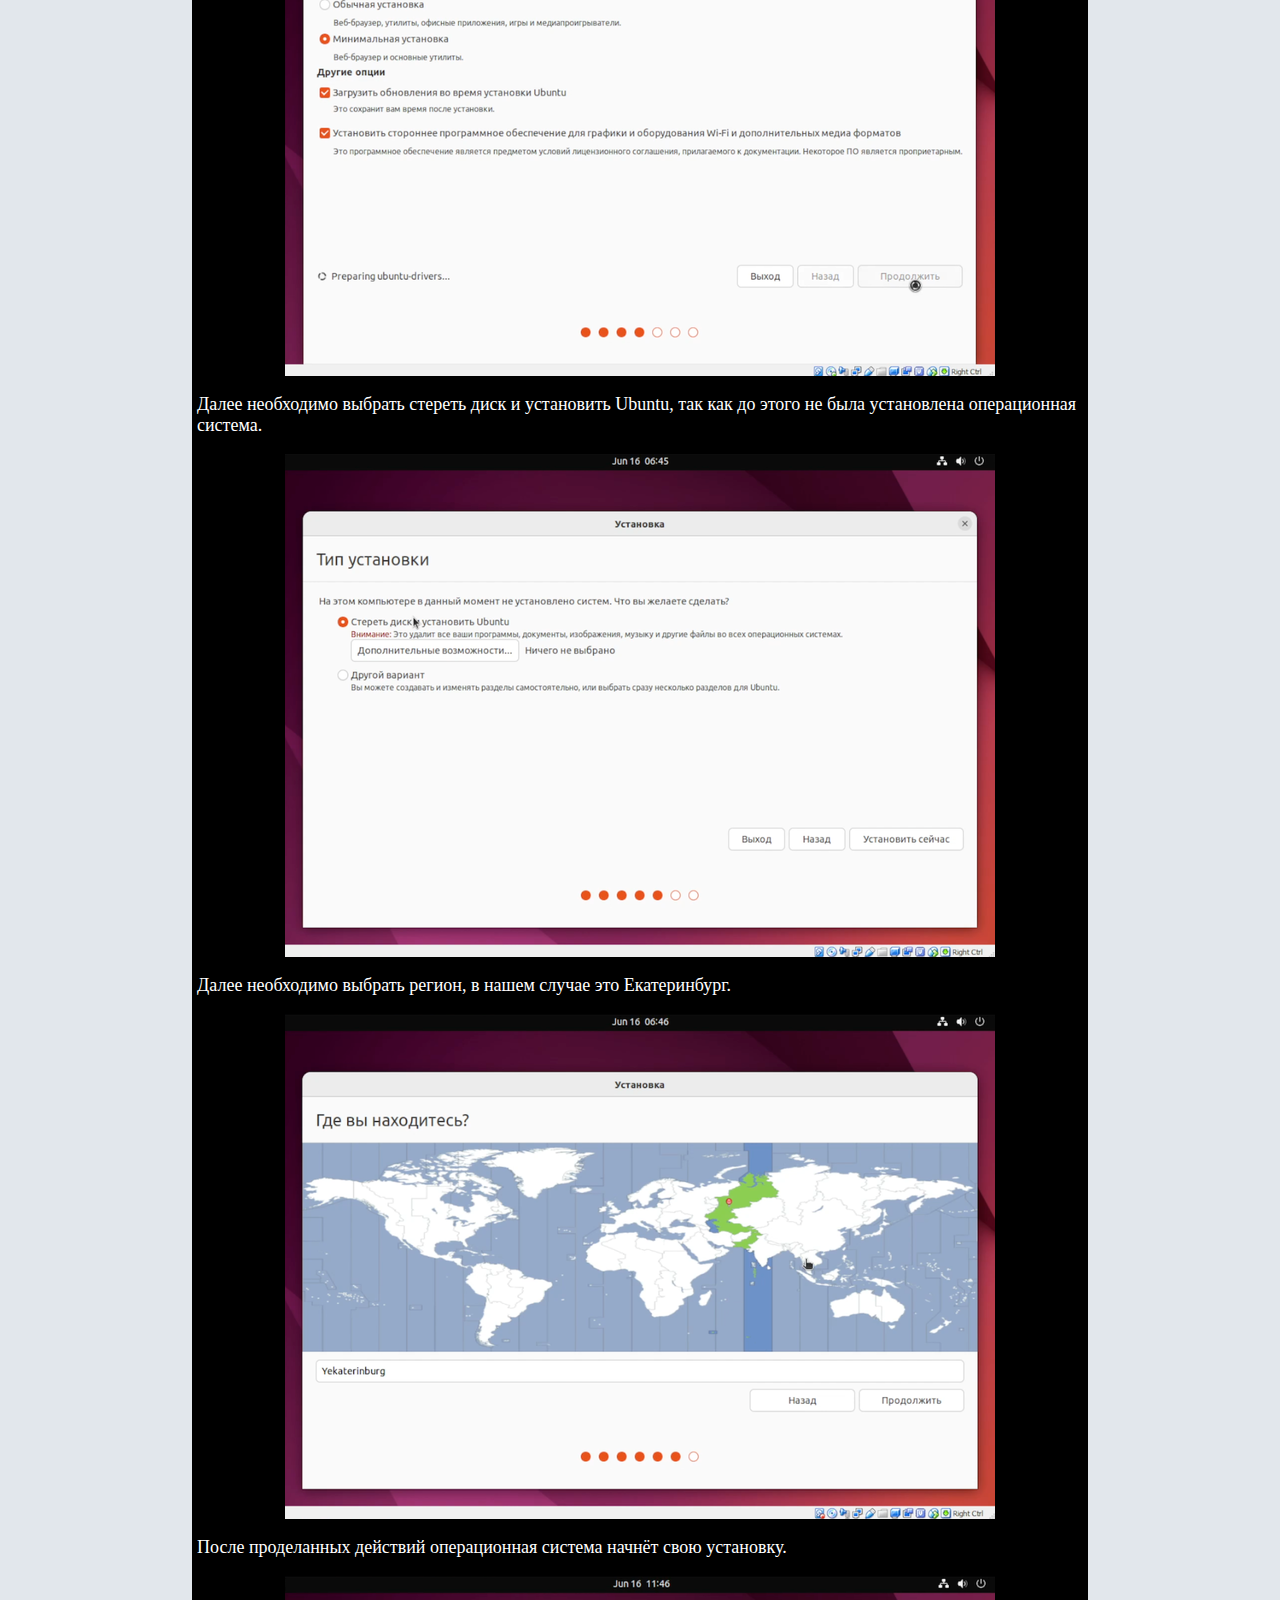
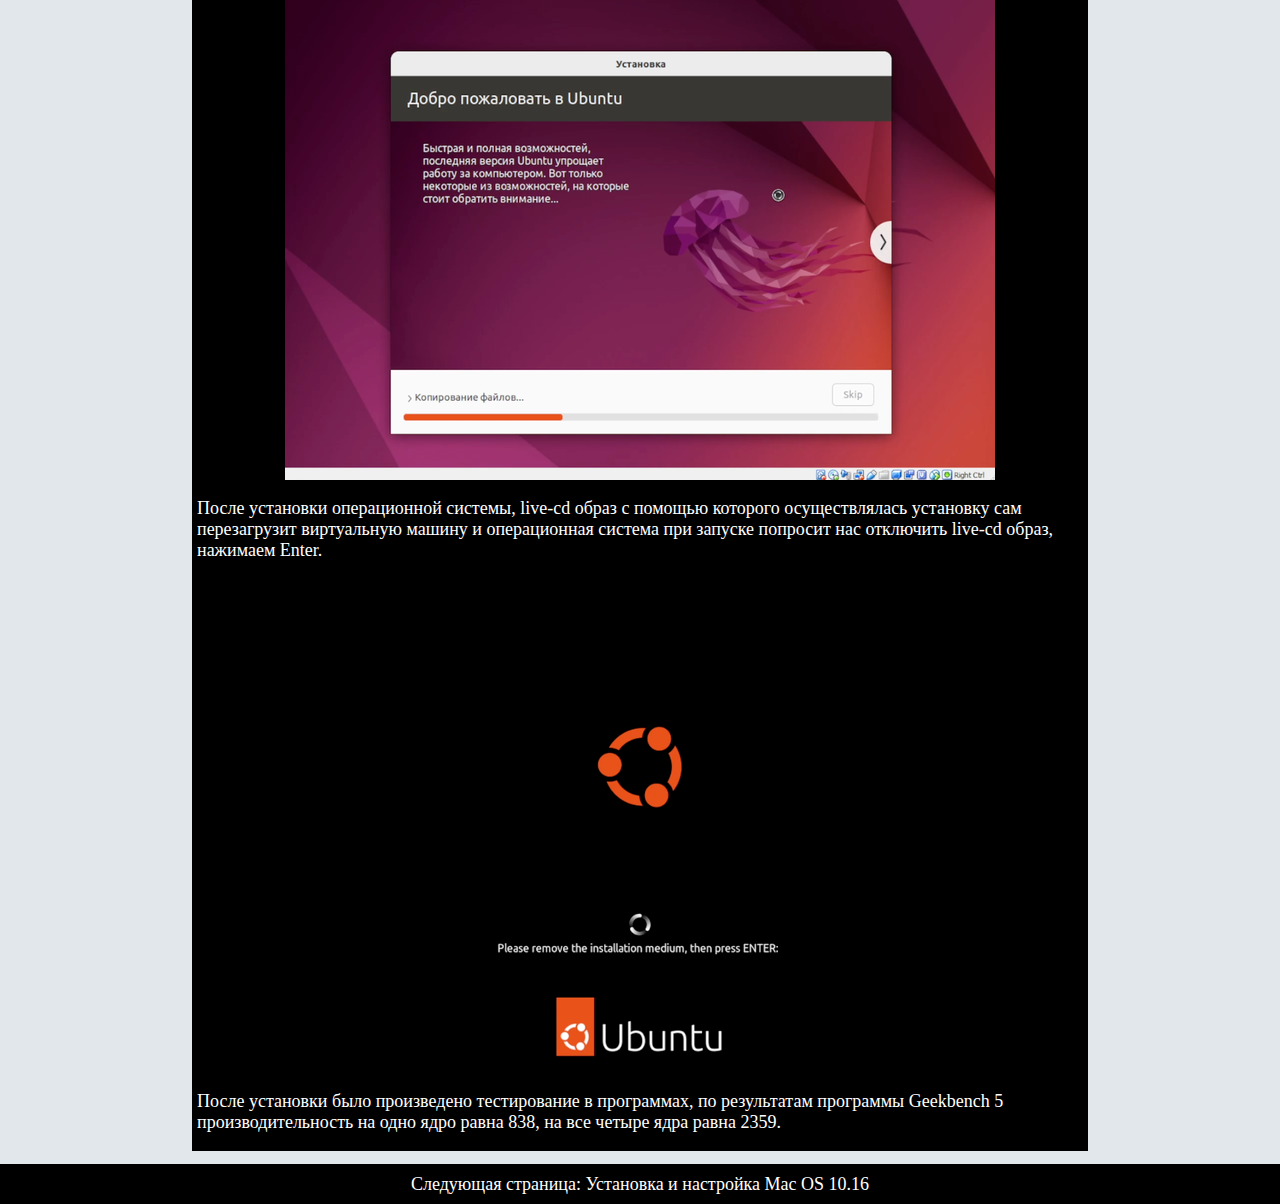
==== commit ba88e78a: "Update index.html" ====
--- a/index.html
+++ b/index.html
@@ -7,18 +7,18 @@
     <meta content='yes' name='apple-mobile-web-app-capable'/>
     <link rel="shortcut icon" href="img/icon/icon.png">
     <link rel="stylesheet" href="style.css">
-    <title>30 причин для любви Дашеньки</title>
+    <title>Наймиліше Сонечко</title>
   </head>
   <body>
     <font face = "Consolas">
     <div class="main">
     <div class="panel">
-      <font size = 4><font color = #FFFFFF> <center> <a href="index.html">Операционные системы</a>
+      <font size = 4><font color = #FFFFFF> <center> <a href="index.html">Наймиліше Сонечко</a>
   </div>
   </div>
       <center><div class="wfhtml"> <div class ="shtml">
         <font color = #FFFFFF><p align ="justify">
-          <font size = 4> <center> Установка и настройка виртуальной машины Ubuntu 22.04 LTS </center> </font>
+          <font size = 4> <center>Любовь не измеряется в деньгах? Тогда она измеряется в приколах</center> </font>
       </p>
         </font>
          </center></div>
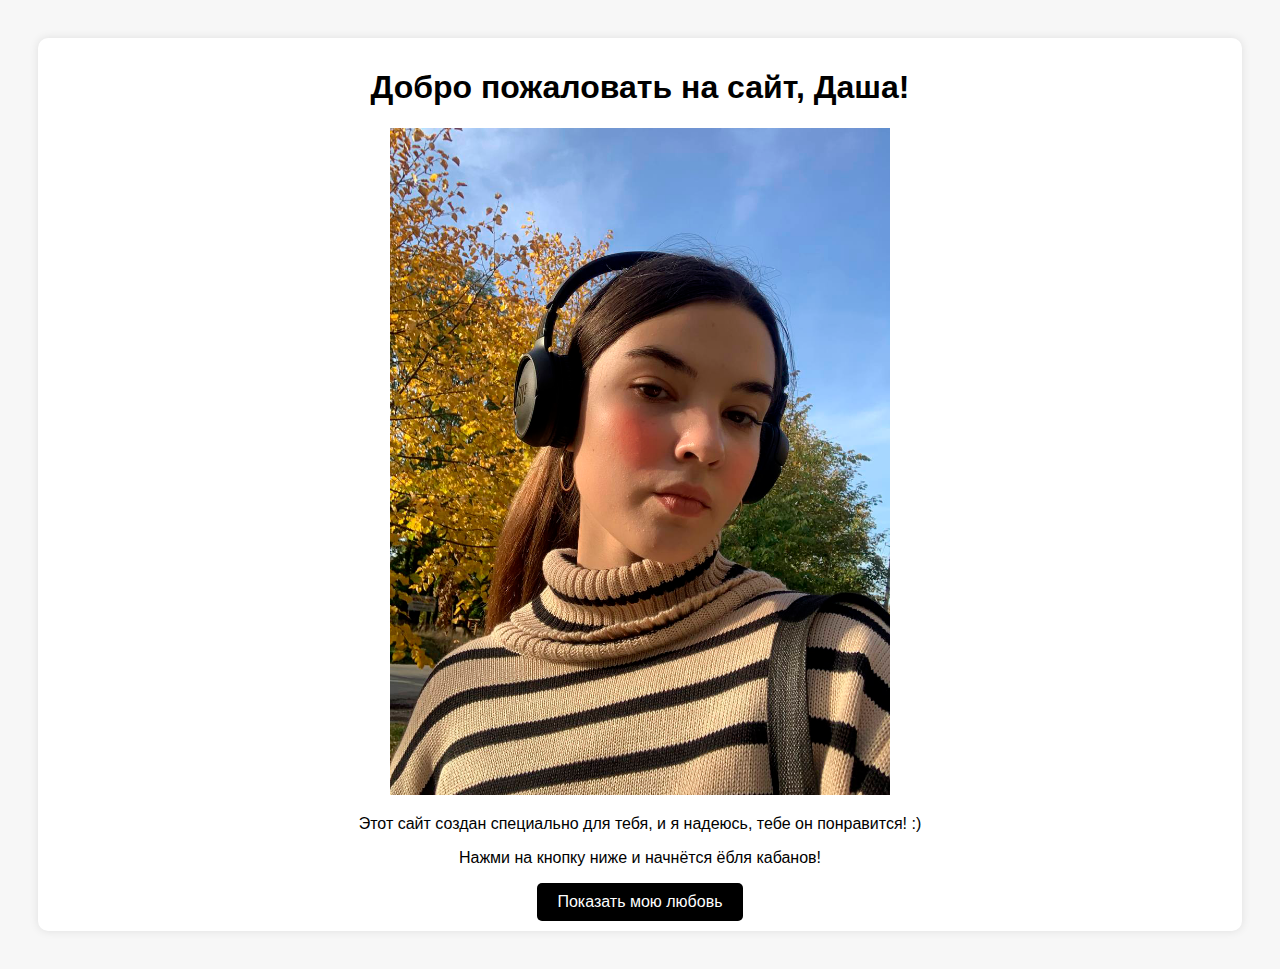
==== commit 950cd4d5: "Init" ====
--- a/index.html
+++ b/index.html
@@ -1,85 +1,38 @@
-<html>
-  <head>
-    <meta charset="utf-8">
-    <meta name='viewport' content='width=device-width,initial-scale=1'/>
-    <meta content='true' name='HandheldFriendly'/>
-    <meta content='width' name='MobileOptimized'/>
-    <meta content='yes' name='apple-mobile-web-app-capable'/>
-    <link rel="shortcut icon" href="img/icon/icon.png">
+<!DOCTYPE html>
+<html lang="ru">
+<head>
+    <meta charset="UTF-8">
+    <meta name="viewport" content="width=device-width, initial-scale=1.0">
+    <title>Люблю Дашеньку <3</title>
+    <link rel="shortcut icon" href="icon.png" />
     <link rel="stylesheet" href="style.css">
-    <title>Наймиліше Сонечко</title>
-  </head>
-  <body>
-    <font face = "Consolas">
-    <div class="main">
-    <div class="panel">
-      <font size = 4><font color = #FFFFFF> <center> <a href="index.html">Наймиліше Сонечко</a>
-  </div>
-  </div>
-      <center><div class="wfhtml"> <div class ="shtml">
-        <font color = #FFFFFF><p align ="justify">
-          <font size = 4> <center>Любовь не измеряется в деньгах? Тогда она измеряется в приколах</center> </font>
-      </p>
-        </font>
-         </center></div>
+</head>
+<body>
+    <div class="container">
+        <h1>Добро пожаловать на сайт, Даша!</h1>
+        <img id="ImageButton1" class="image" src="dasha.png">
+        <p>Этот сайт создан специально для тебя, и я надеюсь, тебе он понравится! :)</p>
+        <p>Нажми на кнопку ниже и начнётся ёбля кабанов!</p>
+        <button id="loveButton">Показать мою любовь</button>
+        <div id="loveMessage" style="display: none;">
+            <p class = "visibles">Рекомендую просматривать сайт с данной музычкой в ушах :)</p>
+            <audio class = "visibles" controls src="music.mp3"> </audio>
+            <p class = "visibles">Ну или этой :)</p>
+            <audio class = "visibles" controls src="mymusic.mp3"> </audio>
+            <h1>За что я люблю Дашеньку?</h1>
+            <p class = "visibles">1. За её юморную глупость и чувство юмора</p>
+            <img id="ImageButton2" class = "visiblesimage" src="meme1.jpg">
+            <p class = "visibles">2. За её характер и доброту :)</p>
+            <img id="ImageButton3" class = "visiblesimage" src="meme2.jpg">
+            <p class = "visibles">3. За её способность всегда оказать поддержку</p>
+            <h1 class = "visibles">Я люблю тебя, Даша!❤️</h1>
+            <p class = "visibles">Если тебе не понравился этот сайт, нажми на кнопку ниже</p>
+            <button id="cwuaButton">Плак-плак :(</button>
+            <div id="cwuaMessage" style="display: none;">
+                <p>Прости за неоправданные ожидания :(</p>
+            </div>
+        </div>
     </div>
-    <font color = #FFFFFF> 
-      <center> <div class ="shtml">
-        <font color = #FFFFFF><p align ="justify">
-         <center> Процесс создания и настройки виртуальной машины </center>
-      </p>
-    </div>
-      <font color = #FFFFFF> 
-        <div class ="shtml">
-          <font color = #FFFFFF><p align ="justify">
-            <p align ="left">После запуска VirtualBox пользователю необходимо нажать на кнопку “создать” находящиеся в панеле сверху. После нажатия данной кнопки открывается панель, в которой пользователь может задать имя, тип и версию операционной системы, а также количество доступной оперативной памяти виртуальной машине. В нашем случае мы выбираем Ubuntu (64-bit) и 4 Гб оперативной памяти.
-            <center><img src="img/ubuntu/1.png" alt="Окно создания"></center>  
-            <p align ="left">Нажав на кнопку создать, пользователь может настроить расположение виртуального жесткого диска, указав его размер и тип. В нашем случае это будет 56,58 Гб динамическим жестким диском типа VDI.</p>
-            <center><img src="img/ubuntu/2.png" alt="Окно создания 2"></center> 
-            <p align ="left">После создания виртуальной машины, пользователю необходимо войти в настройки процессора и указать количество процессоров равное, количеству ядер в процессоре</p>
-            <center><img src="img/ubuntu/3.png" alt="Окно настройки процессора"></center> 
-            <p align ="left">Далее необходимо убедиться, что включена технология виртуализации NT-V/AMD-V. </p>
-            <center><img src="img/ubuntu/4.png" alt="Окно настройки процессора 2"></center>
-            <p align ="left">После чего необходимо зайти в настройки дисплея, включить 3D-ускорение и выделить максимальное количество мб видеопамяти доступное пользователю.</p> 
-            <center><img src="img/ubuntu/5.png" alt="Окно настройки дисплея"></center> 
-            <p align ="left">Далее необходимо зайти в настройки носителей и выбрать установочный виртуальный диск операционной системы в качестве носителя.</p>
-            <center><img src="img/ubuntu/6.png" alt="Окно настройки носителей"></center> 
-            <p align ="left">После проделанных действий виртуальная машина готова к запуску.</p>
-            </p>
-          </font>
-           </div>
-           <font color = #FFFFFF> 
-            <center> <div class ="shtml">
-              <font color = #FFFFFF><p align ="justify">
-               <center>Установка операционной системы и результаты проведённого в Geekbench 5 тестирования</center>
-            </p>
-          </div>
-           <div class ="shtml">
-            <font color = #FFFFFF><p align ="justify">
-              <p align ="left"> После настройки виртуальной машины пользователь запускает виртуальной машины. Она автоматически начинает загружаться с iso носителя, запускается установка ОС. Первым этапом является выбор загрузки в Grub загрузчике: Try or Install Ubuntu.
-              <center><img src="img/ubuntu/install/1.png" alt=""></center>  
-              <p align ="left"> Далее необходимо выбрать русский язык и нажать на установку Ubuntu</p>
-              <center><img src="img/ubuntu/install/2.png" alt=""></center>  
-              <p align ="left"> Далее пользователю предлагается выбрать начальные приложения, в нашем случае это будет минимальная установка. Также выбираем установку стороннего ПО, это подразумевает установку соответствующих драйверов и другого ПО для конкретного компьютера.</p>
-              <center><img src="img/ubuntu/install/3.png" alt=""></center>  
-              <p align ="left">Далее необходимо выбрать стереть диск и установить Ubuntu, так как до этого не была установлена операционная система.</p>
-              <center><img src="img/ubuntu/install/4.png" alt=""></center>  
-              <p align ="left">Далее необходимо выбрать регион, в нашем случае это Екатеринбург.</p>
-              <center><img src="img/ubuntu/install/5.png" alt=""></center>  
-              <p align ="left">После проделанных действий операционная система начнёт свою установку.</p>
-              <center><img src="img/ubuntu/install/6.png" alt=""></center>  
-              <p align ="left">После установки операционной системы, live-cd образ с помощью которого осуществлялась установку сам перезагрузит виртуальную машину и операционная система при запуске попросит нас отключить live-cd образ, нажимаем Enter.</p>
-              <center><img src="img/ubuntu/install/7.png" alt=""></center>  
-              <p align ="left">После установки было произведено тестирование в программах, по результатам программы Geekbench 5 производительность на одно ядро равна 838, на все четыре ядра равна 2359.
-              </p>
-          </p>
-        </p>
-          </font>
-           </div>
-  <div class="main">
-    <div class="panel">
-      <font size = 4><font color = #FFFFFF> <a href="macos.html">Следующая страница: Установка и настройка Mac OS 10.16</a>
-    </div>
-  </div>
+    <script src="script.js"></script>
 </body>
-</html>
+</html>--- a/style.css
+++ b/style.css
@@ -1,67 +1,60 @@
 body {
-    background: #e2e7ec;;
-    margin: 0;
-    justify-content: center;
-  }
-A {
-    text-decoration: none; 
-    color:#FFFFFF
-   } 
-.main {
-    display: grid;
-    margin: 0 auto;
-    height: 40px;
-    background: #000000;
-}
-.cube {
-    margin: 2% 8%;
-    display: grid;
-    grid-template-columns: repeat(auto-fit, 426px);
-    grid-gap: 20px;
-    margin: 0 auto;
-    justify-content: center;
-
-}
-.fcube {
-    height: 500px;
-    width: 426px;
-    background: #FFFFFF;
-    margin: 0 0;
-}
-.panel {
-    height: 40px;
-    background: #000000;
-    line-height: 40px;
-    margin: 0 auto;
-}
-.wf {
-    display: grid;
-}
-.s {
-    margin: 2% 30%;
-    background: #000000;
+    font-family: Arial, sans-serif;
+    text-align: center;
+    padding: 30px;
+    background-color: #f0f0f086;
 }
 
-.shtml {
-    display: grid;
-    margin: 1% 15%;
-    border-left: solid black 5px;
-    border-right: solid black 5px;
-    justify-content: center;
- 
-   background: #000000;
+.container {
+    background-color: #fff;
+    padding: 10px;
+    border-radius: 10px;
+    box-shadow: 0 0 10px rgba(0, 0, 0, 0.1);
 }
-.itemtext {
-    padding: 24px;
+
+button {
+    padding: 10px 20px;
+    font-size: 16px;
+    background-color: black;
+    color: white;
+    border: none;
+    border-radius: 5px;
+    cursor: pointer;
 }
-.texts {
-   color: #000000;
+
+button:hover {
+    background-color: #3c32bbe1;
 }
-.texthead {
-    color: #000000;
+
+.visibles {
+    opacity: 0;
+    transition: opacity 1s ease-in-out;
 }
-@media (max-width: 1023px) {
-    body {
-        padding: 0;
+
+.visibles.visible {
+    opacity: 1;
+}
+
+.visiblesimage {
+    opacity: 0;
+    transition: opacity 1s ease-in-out;
+    width: 500px;
+    cursor: pointer;
+}
+
+.visiblesimage.visible {
+    opacity: 1;
+}
+.image {
+    width: 500px;
+    cursor: pointer;
+}
+
+@media screen and (max-width: 460px) {
+    .image {
+        width: 250px;
+    }
+    .visiblesimage {
+        width: 250px;
     }
 }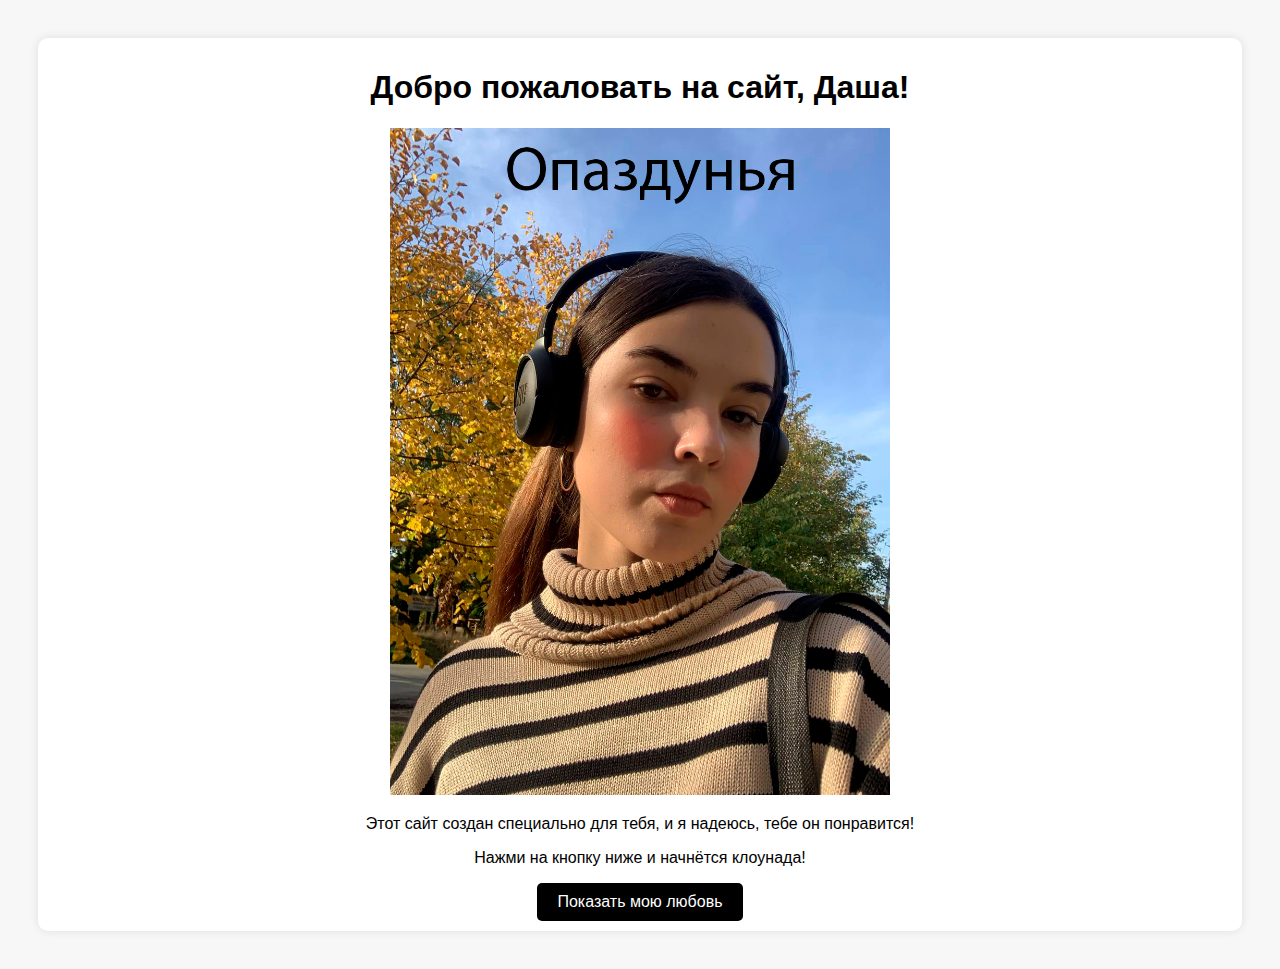
==== commit 1d36f999: "Update" ====
--- a/index.html
+++ b/index.html
@@ -11,11 +11,11 @@
     <div class="container">
         <h1>Добро пожаловать на сайт, Даша!</h1>
         <img id="ImageButton1" class="image" src="dasha.png">
-        <p>Этот сайт создан специально для тебя, и я надеюсь, тебе он понравится! :)</p>
-        <p>Нажми на кнопку ниже и начнётся ёбля кабанов!</p>
+        <p>Этот сайт создан специально для тебя, и я надеюсь, тебе он понравится!</p>
+        <p>Нажми на кнопку ниже и начнётся клоунада!</p>
         <button id="loveButton">Показать мою любовь</button>
         <div id="loveMessage" style="display: none;">
-            <p class = "visibles">Рекомендую просматривать сайт с данной музычкой в ушах :)</p>
+            <p class = "visibles">Рекомендую просматривать сайт с данной музычкой в ушах</p>
             <audio class = "visibles" controls src="music.mp3"> </audio>
             <p class = "visibles">Ну или этой :)</p>
             <audio class = "visibles" controls src="mymusic.mp3"> </audio>
@@ -25,11 +25,22 @@
             <p class = "visibles">2. За её характер и доброту :)</p>
             <img id="ImageButton3" class = "visiblesimage" src="meme2.jpg">
             <p class = "visibles">3. За её способность всегда оказать поддержку</p>
+            <img id="ImageButton4" class = "visiblesimage" src="meme3.jpg">
+            <p class = "visibles">4. За её огромную щедрость</p>
+            <img id="ImageButton5" class = "visiblesimage" src="meme4.jpg">
+            <p class = "visibles">5. За её прекрасные нудисы и внешность</p>
+            <img id="ImageButton6" class = "visiblesimage" src="meme5.jpg">
+            <p class = "visibles">6. За её равратность и открытость</p>
+            <img id="ImageButton7" class = "visiblesimage" src="meme6.png">
+            <p class = "visibles">И многое-многое другое, что в ней можно выделять!</p>
+            <h1 class = "visibles">Удачи тебе сдать НМТ! Ты сильная</h1>
+            <img id="ImageButtonNMT" class="image" src="NMT.png">
             <h1 class = "visibles">Я люблю тебя, Даша!❤️</h1>
             <p class = "visibles">Если тебе не понравился этот сайт, нажми на кнопку ниже</p>
-            <button id="cwuaButton">Плак-плак :(</button>
+            <button id="cwuaButton" class = "buttonspecial"> Плак-плак :(</button>
             <div id="cwuaMessage" style="display: none;">
-                <p>Прости за неоправданные ожидания :(</p>
+                <img id="ImageButtonPlak" class="image" src="sad.jpg">
+                <p>Прости за неоправданные ожидания, Даша :(</p>
             </div>
         </div>
     </div>
--- a/style.css
+++ b/style.css
@@ -26,6 +26,22 @@
     background-color: #3c32bbe1;
 }
 
+.buttonspecial {
+    margin-bottom: 15px;
+    padding: 10px 20px;
+    font-size: 16px;
+    background-color: black;
+    color: white;
+    border: none;
+    border-radius: 5px;
+    cursor: pointer;
+}
+
+.buttonspecial:hover {
+    background-color: #3c32bbe1;
+}
+
+
 .visibles {
     opacity: 0;
     transition: opacity 1s ease-in-out;
@@ -50,7 +66,7 @@
     cursor: pointer;
 }
 
-@media screen and (max-width: 460px) {
+@media screen and (max-width: 650px) {
     .image {
         width: 250px;
     }
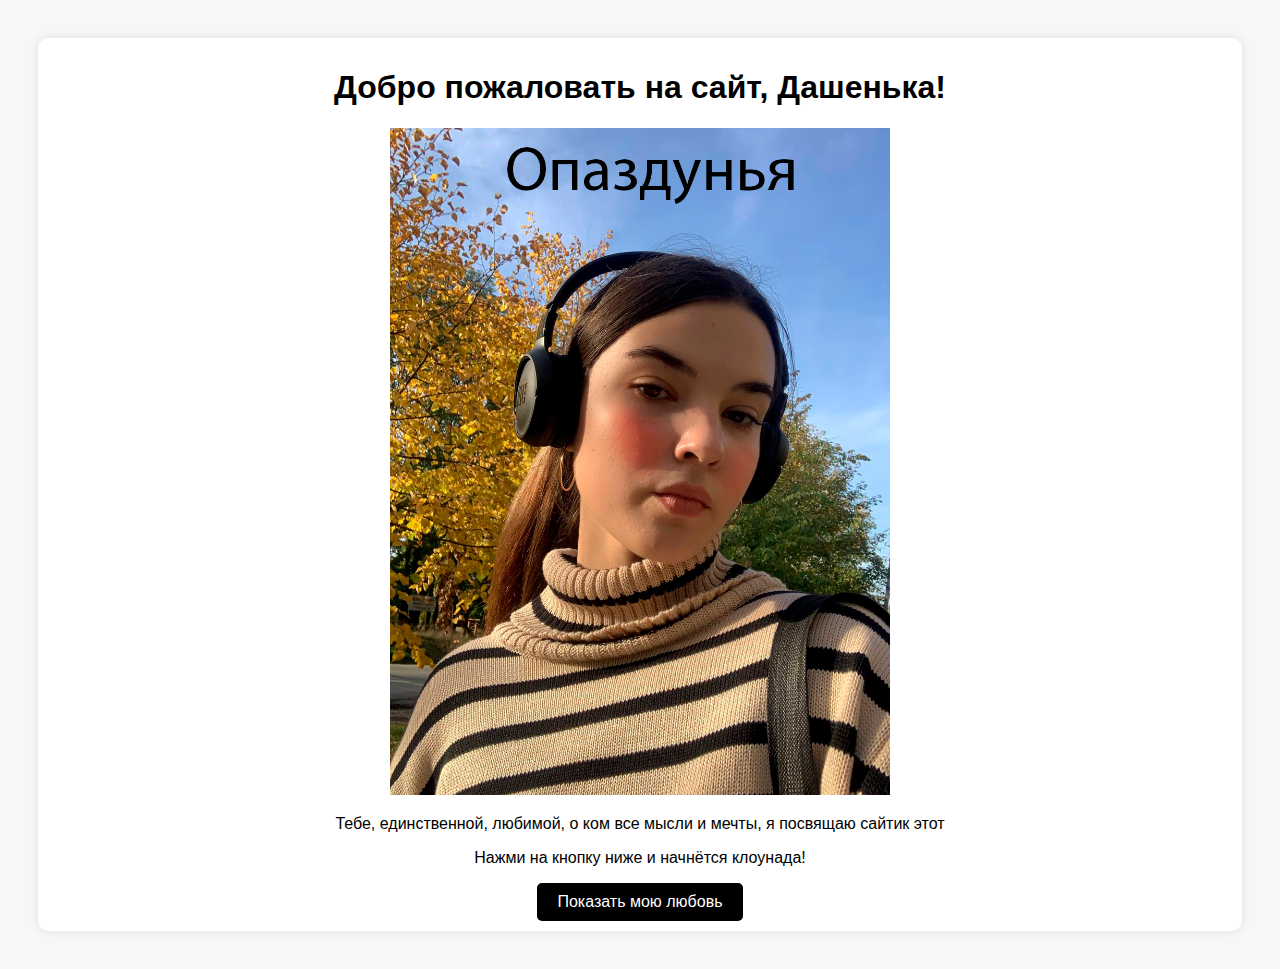
==== commit 69bbf912: "Update index.html" ====
--- a/index.html
+++ b/index.html
@@ -9,9 +9,9 @@
 </head>
 <body>
     <div class="container">
-        <h1>Добро пожаловать на сайт, Даша!</h1>
+        <h1>Добро пожаловать на сайт, Дашенька!</h1>
         <img id="ImageButton1" class="image" src="dasha.png">
-        <p>Этот сайт создан специально для тебя, и я надеюсь, тебе он понравится!</p>
+        <p>Тебе, единственной, любимой, о ком все мысли и мечты, я посвящаю сайтик этот</p>
         <p>Нажми на кнопку ниже и начнётся клоунада!</p>
         <button id="loveButton">Показать мою любовь</button>
         <div id="loveMessage" style="display: none;">
@@ -34,8 +34,18 @@
             <img id="ImageButton7" class = "visiblesimage" src="meme6.png">
             <p class = "visibles">И многое-многое другое, что в ней можно выделять!</p>
             <h1 class = "visibles">Удачи тебе сдать НМТ! Ты сильная</h1>
-            <img id="ImageButtonNMT" class="image" src="NMT.png">
-            <h1 class = "visibles">Я люблю тебя, Даша!❤️</h1>
+            <p class = "visibles">Коротко о подготовке Даши к экзаменам:</p>
+            <img id="ImageButtonNMT" class="visiblesimage" src="NMT.png">
+            <p class = "visibles">Даша-Алкашка подрубается:</p>
+            <img id="ImageButtonNMT2" class="visiblesimage" src="NMT2.jpg">
+            <h1 class = "visibles">О, а это я развлекаю Дашеньку🥵</h1>
+            <img id="ImageButtonHen" class="visiblesimage" src="hen.jpg">
+            <h1 class = "visibles">О, а это я развлекаюсь с Дашенькой🥵</h1>
+            <img id="ImageButtonHen2" class="visiblesimage" src="hen2.jpg">
+            <h1 class = "visibles">Я люблю тебя, Даша!❤️ Спасибо тебе за всё!</h1>
+            <p class = "visibles">Открыв этот сайтик, ты согласилась жениться на мне! Ты в ловушке!</p>
+            <img id="ImageButtonSisi" class="visiblesimage" src="sisi.jpg">
+            <p class = "visibles">P.S. В процессе создания данного сайта, не один котик не пострадал!</p>
             <p class = "visibles">Если тебе не понравился этот сайт, нажми на кнопку ниже</p>
             <button id="cwuaButton" class = "buttonspecial"> Плак-плак :(</button>
             <div id="cwuaMessage" style="display: none;">
